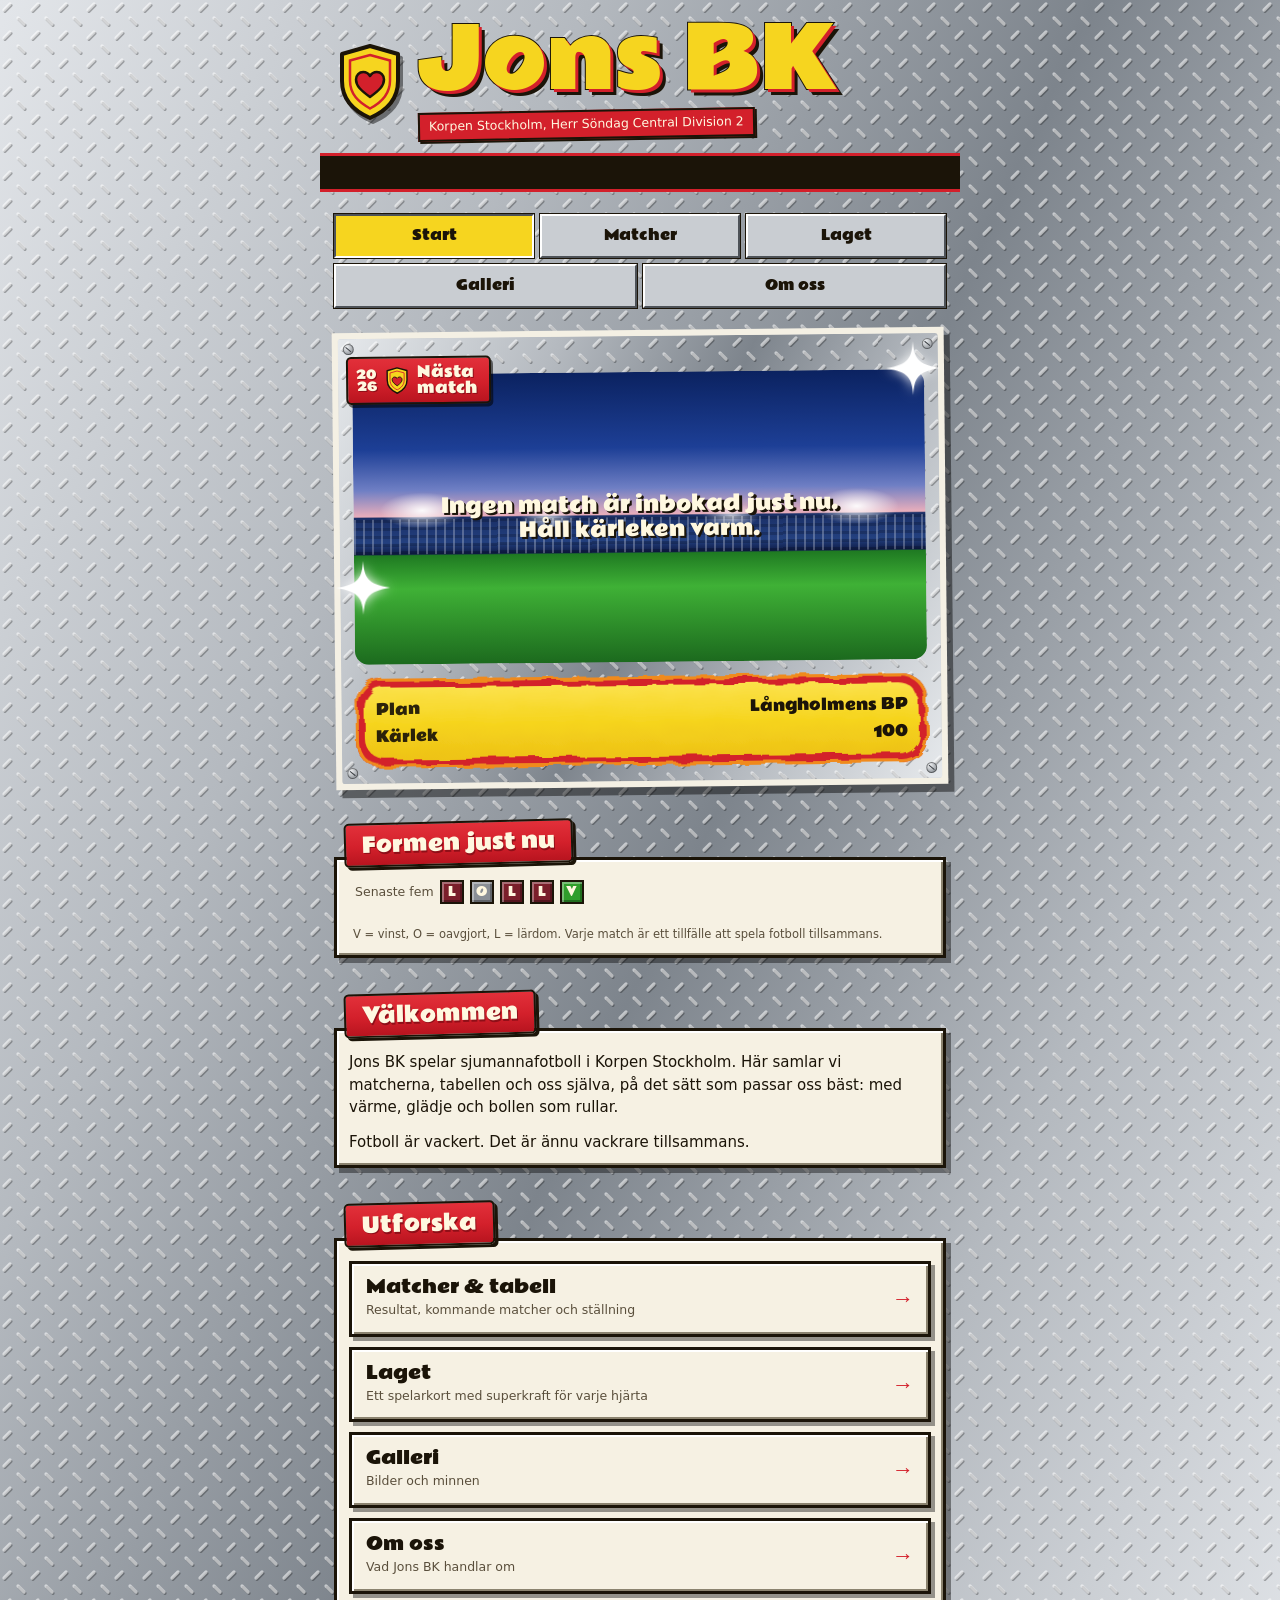
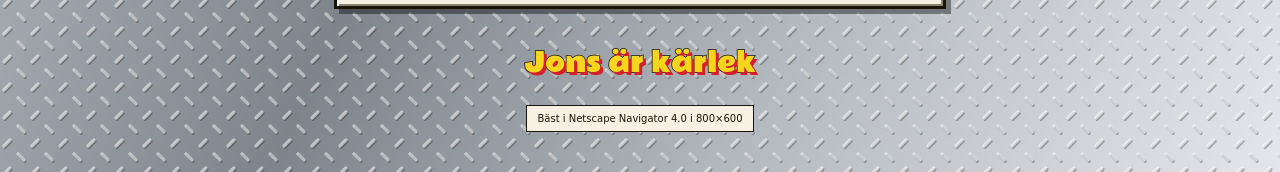
==== index.html @ 6801bad9 "Swedish multi-page site: menu, matches, team cards with history, gallery, about Co-Authored-By: Clau" ====
<!doctype html>
<html lang="sv"><head><meta charset="utf-8"><meta name="viewport" content="width=device-width, initial-scale=1, viewport-fit=cover"><title>Jons BK – Start</title><meta name="description" content="Jons BK spelar sjumannafotboll i Korpen Stockholm. Matcher, tabell och spelarkort, med kärlek."><link rel="preconnect" href="https://fonts.googleapis.com"><link rel="preconnect" href="https://fonts.gstatic.com" crossorigin><link href="https://fonts.googleapis.com/css2?family=Rammetto+One&display=swap" rel="stylesheet"><link rel="stylesheet" href="style.css"></head><body data-page="start"><div id="root"></div><noscript><p style="padding:16px">Sidan behöver JavaScript för att visa matcher och spelarkort. Slå på det så rullar bollen igen.</p></noscript><script src="site.js"></script></body></html>
---- style.css ----
:root{
  --plate:#b4b9bf; --plate-hi:#e3e6ea; --plate-lo:#7d848c;
  --paper:#f6f1e3; --paper-2:#e9e2cf; --ink:#1b1408; --ink-soft:#5a4f3c;
  --rule:#1b1408; --bevel-hi:#ffffff; --bevel-lo:#8b836f;
  --red:#d3202b; --red-dk:#8e0f18; --yellow:#f6d51f; --yellow-dk:#d9a90c;
  --maroon:#7a1f2b; --pitch:#2f9e2b; --pitch-dk:#17661a; --night:#0e2a6b;
  --card-ink:#1b1408; --cream:#fff8e0;
  --display:"Rammetto One","Cooper Black","Arial Black",Impact,sans-serif;
  --body:Verdana,Tahoma,Geneva,"DejaVu Sans",sans-serif;
  box-sizing:border-box;
  padding-top:env(safe-area-inset-top,0px); padding-bottom:env(safe-area-inset-bottom,0px);
}
@media (prefers-color-scheme:dark){
  :root:not([data-theme="light"]){
    color-scheme:dark;
    --plate:#3b4047; --plate-hi:#626973; --plate-lo:#1d2025;
    --paper:#1f2227; --paper-2:#2a2e35; --ink:#f3ecd9; --ink-soft:#b5ac97;
    --rule:#000000; --bevel-hi:#4a505a; --bevel-lo:#0c0d10;
  }
}
:root[data-theme="dark"]{
  color-scheme:dark;
  --plate:#3b4047; --plate-hi:#626973; --plate-lo:#1d2025;
  --paper:#1f2227; --paper-2:#2a2e35; --ink:#f3ecd9; --ink-soft:#b5ac97;
  --rule:#000000; --bevel-hi:#4a505a; --bevel-lo:#0c0d10;
}
*,*::before,*::after{box-sizing:inherit}
html{scroll-padding-top:env(safe-area-inset-top,0px);-webkit-text-size-adjust:100%}
html,body{margin:0}
.plate,body{
  background-color:var(--plate);
  background-image:
    url("data:image/svg+xml,%3Csvg xmlns='http://www.w3.org/2000/svg' width='28' height='28'%3E%3Cg stroke-linecap='round' stroke-width='3.2'%3E%3Cpath d='M4 10 L10 4' stroke='%23000' stroke-opacity='.28' transform='translate(1 1.4)'/%3E%3Cpath d='M4 10 L10 4' stroke='%23fff' stroke-opacity='.55'/%3E%3Cpath d='M18 18 L24 24' stroke='%23000' stroke-opacity='.28' transform='translate(1 1.4)'/%3E%3Cpath d='M18 18 L24 24' stroke='%23fff' stroke-opacity='.55'/%3E%3C/g%3E%3C/svg%3E"),
    linear-gradient(115deg,var(--plate-hi) 0%,var(--plate) 28%,var(--plate-lo) 52%,var(--plate) 74%,var(--plate-hi) 100%);
  background-size:28px 28px,100% 100%;
}
body{color:var(--ink);font:400 15px/1.5 var(--body);min-height:100%}
img{max-width:100%;display:block}
button,input,select{font:inherit;color:inherit}
:focus-visible{outline:3px solid var(--yellow);outline-offset:2px;box-shadow:0 0 0 5px #000}
.wrap{max-width:640px;margin:0 auto;padding:18px 14px 40px}

/* masthead */
.mast{display:flex;align-items:center;gap:14px;padding:6px 2px 14px}
.crest{flex:none;width:68px;height:78px;filter:drop-shadow(3px 4px 0 rgba(0,0,0,.45))}
.mast h1{margin:0;font:400 clamp(44px,15vw,84px)/.86 var(--display);letter-spacing:-.01em;color:var(--yellow);
  -webkit-text-stroke:2px #1b1408;paint-order:stroke fill;
  text-shadow:3px 3px 0 var(--red),6px 6px 0 #1b1408}
.mast p{margin:14px 0 0;font-size:12.5px;line-height:1.35;color:#fff8e0;background:var(--red);display:inline-block;
  padding:4px 9px;border:2px solid #1b1408;box-shadow:2px 2px 0 #1b1408;transform:rotate(-1deg)}

/* ticker */
.ticker{overflow:hidden;background:#1b1408;color:var(--yellow);border-top:3px solid var(--red);border-bottom:3px solid var(--red);
  font:400 15px/1 var(--display);padding:9px 0;margin:0 -14px 22px;white-space:nowrap}
.ticker span{display:inline-block;padding-left:100%;animation:tick 22s linear infinite}
.ticker b{color:var(--red);font-weight:400;padding:0 .5em}
@keyframes tick{to{transform:translateX(-100%)}}

/* section plates */
.sec{margin:34px 0 0}
.sec > h2{display:inline-block;margin:0 0 -8px 10px;position:relative;z-index:2;font:400 21px/1 var(--display);color:#fff8e0;
  background:linear-gradient(#e2303a,var(--red) 55%,#b8141f);padding:9px 16px 10px;border:2px solid #1b1408;border-radius:5px;
  box-shadow:3px 3px 0 #1b1408;transform:rotate(-1.5deg);text-shadow:1px 2px 0 var(--red-dk)}
.panel{background:var(--paper);border:3px solid var(--rule);box-shadow:inset 2px 2px 0 var(--bevel-hi),inset -2px -2px 0 var(--bevel-lo),5px 5px 0 rgba(0,0,0,.4);
  padding:20px 12px 12px}
.note{background:var(--yellow);color:#1b1408;border:2px dashed #1b1408;padding:9px 12px;font-size:13px;margin:0 0 20px}

/* the next-game trading card */
.card{position:relative;background:#f4f0e4;padding:6px;box-shadow:6px 8px 0 rgba(0,0,0,.45);transform:rotate(-.6deg)}
.card-in{position:relative;padding:14px 14px 16px;border-radius:3px;--plate:#b4b9bf;--plate-hi:#e6e9ec;--plate-lo:#7d848c}
.screw{position:absolute;width:11px;height:11px;border-radius:50%;background:radial-gradient(circle at 35% 30%,#f2f4f6,#6b7178);box-shadow:inset 0 0 0 1px rgba(0,0,0,.4)}
.screw::after{content:"";position:absolute;inset:5px 2px auto;height:1px;background:#3b3f44;transform:rotate(40deg)}
.s1{left:5px;top:5px}.s2{right:5px;top:5px}.s3{left:5px;bottom:5px}.s4{right:5px;bottom:5px}
.nameplate{position:absolute;left:8px;top:6px;z-index:3;display:flex;align-items:center;gap:8px;
  background:linear-gradient(#e2303a,var(--red) 55%,#b8141f);color:#fff8e0;border:2px solid #1b1408;border-radius:5px;
  padding:6px 12px 6px 8px;font:400 15px/1.05 var(--display);box-shadow:2px 3px 0 rgba(0,0,0,.55);text-shadow:1px 1px 0 var(--red-dk)}
.nameplate .yr{font-size:12px;text-align:center}
.nameplate svg{width:24px;height:28px}
.scene{position:relative;overflow:hidden;border-radius:14px;margin-top:22px;min-height:290px;display:grid;place-items:center;
  background:
    radial-gradient(60px 26px at 12% 47%,rgba(255,255,255,.95),rgba(255,255,255,0) 70%),
    radial-gradient(60px 26px at 88% 47%,rgba(255,255,255,.95),rgba(255,255,255,0) 70%),
    radial-gradient(40px 18px at 34% 50%,rgba(255,255,255,.7),rgba(255,255,255,0) 70%),
    radial-gradient(40px 18px at 66% 50%,rgba(255,255,255,.7),rgba(255,255,255,0) 70%),
    linear-gradient(#0b2260 0%,#1d3f96 26%,#6f7fc4 40%,#e9aebb 49%,#1a2f66 49.5%,#23407f 58%,#0f1d49 62%,#1f7a22 62.5%,#3fb136 74%,#1c6a1e 100%)}
.scene::after{content:"";position:absolute;inset:50% 0 38% 0;opacity:.5;
  background:repeating-linear-gradient(90deg,rgba(255,255,255,.5) 0 2px,transparent 2px 9px),repeating-linear-gradient(0deg,rgba(0,0,0,.35) 0 3px,transparent 3px 8px)}
.versus{position:relative;z-index:2;text-align:center;padding:46px 10px 20px;color:#fff8e0;font-family:var(--display);
  text-shadow:2px 2px 0 #1b1408,4px 5px 0 rgba(0,0,0,.5)}
.versus .us{display:block;font-size:clamp(30px,10vw,46px);line-height:1;color:var(--yellow);-webkit-text-stroke:1.5px #1b1408;paint-order:stroke fill}
.versus .vs{display:inline-block;margin:10px 0;font-size:17px;background:var(--maroon);border:2px solid #1b1408;border-radius:50%;width:44px;height:44px;line-height:38px;text-shadow:none}
.versus .them{display:block;font-size:clamp(24px,8vw,38px);line-height:1.05;overflow-wrap:anywhere}
.sticker{position:absolute;right:10px;top:34px;z-index:3;background:var(--yellow);color:#1b1408;font:400 14px/1 var(--display);
  padding:13px 12px;border:2px solid #1b1408;border-radius:50%;transform:rotate(11deg);box-shadow:2px 3px 0 rgba(0,0,0,.5);text-align:center;min-width:76px}
.spark{position:absolute;z-index:4;width:54px;height:54px;pointer-events:none;filter:drop-shadow(0 0 6px #fff);animation:twinkle 3.2s ease-in-out infinite}
.sp1{left:-4px;bottom:38%}.sp2{right:-2px;top:8px;animation-delay:1.6s}
@keyframes twinkle{0%,100%{opacity:.95;transform:scale(1)}50%{opacity:.35;transform:scale(.7) rotate(20deg)}}

.flame{position:relative;margin-top:14px;padding:22px 20px;color:var(--card-ink);isolation:isolate}
.flame::before,.flame::after{content:"";position:absolute;z-index:-1;border-radius:26px;filter:url(#rough)}
.flame::before{inset:0;background:var(--red);box-shadow:inset 0 0 0 3px #f08a1c}
.flame::after{inset:9px;background:linear-gradient(#fbe14a,var(--yellow) 50%,#eec316);border-radius:20px}
.stats{display:grid;grid-template-columns:auto 1fr;gap:9px 16px;margin:0;font:400 15px/1.2 var(--display)}
.stats dt{opacity:.92}
.stats dd{margin:0;text-align:right;overflow-wrap:anywhere}
.empty{font:400 20px/1.25 var(--display);text-align:center;padding:40px 16px;color:#fff8e0;position:relative;z-index:2;text-shadow:2px 2px 0 #1b1408}

/* fixtures + results */
.rows{list-style:none;margin:0;padding:0}
.rows li{display:grid;grid-template-columns:auto 1fr auto;align-items:center;gap:4px 12px;padding:11px 6px;border-bottom:2px dotted var(--bevel-lo)}
.rows li:last-child{border-bottom:0}
.rows .when{grid-column:1/-1;font-size:11.5px;color:var(--ink-soft)}
.rows .opp{font-weight:700;overflow-wrap:anywhere;min-width:0}
.rows .score{font:400 22px/1 var(--display);font-variant-numeric:tabular-nums;white-space:nowrap}
.res{width:32px;height:32px;display:grid;place-items:center;font:400 15px/1 var(--display);color:#fff8e0;border:2px solid #1b1408;
  box-shadow:inset 2px 2px 0 rgba(255,255,255,.35),inset -2px -2px 0 rgba(0,0,0,.3)}
.res.W{background:var(--pitch)}.res.D{background:#8a8f96}.res.L{background:var(--maroon)}
.res.up{background:var(--yellow);color:#1b1408;font-size:17px}
.form{display:flex;gap:6px;align-items:center;margin:0 0 6px;padding:0 6px 12px;border-bottom:3px double var(--bevel-lo);font-size:12.5px;color:var(--ink-soft)}
.form .res{width:24px;height:24px;font-size:12px}

/* table */
.scroll{overflow-x:auto}
table.lg{width:100%;border-collapse:separate;border-spacing:0;border:2px outset var(--plate-hi);font-size:13.5px;font-variant-numeric:tabular-nums}
.lg th,.lg td{padding:8px 4px;text-align:center;border:1px inset var(--bevel-lo)}
.lg th{background:var(--red);color:#fff8e0;font:400 12.5px/1 var(--display)}
.lg .t{text-align:left;font-weight:700;min-width:92px}
.lg tbody tr:nth-child(even) td{background:var(--paper-2)}
.lg tbody tr.us td{background:var(--maroon);color:#fff8e0}
.lg td.pts{font:400 15px/1 var(--display)}
.lg tr.us .t::after{content:" \2665";color:var(--yellow)}
.fine{font-size:11.5px;color:var(--ink-soft);margin:10px 4px 0}

/* footer + buttons */
.foot{margin-top:40px;text-align:center;font-size:12px;color:#1b1408}
.foot .love{font:400 26px/1.1 var(--display);color:var(--yellow);-webkit-text-stroke:1.5px #1b1408;paint-order:stroke fill;text-shadow:3px 3px 0 var(--red);margin:0 0 14px}
.foot small{display:inline-block;background:var(--paper);color:var(--ink);padding:5px 10px;border:1px solid var(--rule);margin-top:14px}
.btn{cursor:pointer;background:#c9cdd2;color:#1b1408;border:2px solid;border-color:#fff #4d5258 #4d5258 #fff;box-shadow:0 0 0 1px #1b1408;
  padding:10px 16px;font:700 13px/1 var(--body);min-height:42px}
.btn:active{border-color:#4d5258 #fff #fff #4d5258}
.btn.go{background:var(--yellow)}
.btn.sm{padding:6px 10px;min-height:36px;font-weight:400}


@media (prefers-reduced-motion:reduce){
  .ticker span{animation:none;padding-left:14px}
  .spark{animation:none}
}
/* ---- meny ---- */
.nav{display:flex;flex-wrap:wrap;gap:6px;margin:0 0 22px;padding:0;list-style:none}
.nav li{flex:1 1 28%}
.nav a{display:block;text-align:center;text-decoration:none;color:#1b1408;background:#c9cdd2;border:2px solid;border-color:#fff #4d5258 #4d5258 #fff;
  box-shadow:0 0 0 1px #1b1408;padding:11px 10px;min-height:44px;font:400 14px/1.2 var(--display)}
.nav a:active{border-color:#4d5258 #fff #fff #4d5258}
.nav a[aria-current="page"]{background:var(--yellow);border-color:#4d5258 #fff #fff #4d5258}
.mast a{color:inherit;text-decoration:none}

/* ---- text och länkar ---- */
.prose p{margin:0 0 12px;max-width:62ch}
.prose p:last-child{margin-bottom:0}
.prose a,.fine a{color:var(--red-dk);font-weight:700}
.tiles{display:grid;gap:10px;margin:0;padding:0;list-style:none}
.tiles a{display:flex;justify-content:space-between;align-items:center;gap:10px;text-decoration:none;color:var(--ink);background:var(--paper);
  border:3px solid var(--rule);box-shadow:inset 2px 2px 0 var(--bevel-hi),inset -2px -2px 0 var(--bevel-lo),4px 4px 0 rgba(0,0,0,.4);padding:14px 14px;min-height:56px}
.tiles a:active{transform:translate(2px,2px);box-shadow:inset 2px 2px 0 var(--bevel-hi),inset -2px -2px 0 var(--bevel-lo),2px 2px 0 rgba(0,0,0,.4)}
.tiles b,.tiles span{display:block}
.tiles b{font:400 18px/1.1 var(--display);margin-bottom:3px}
.tiles span{font-size:12.5px;color:var(--ink-soft)}
.tiles i{font-style:normal;font:400 22px/1 var(--display);color:var(--red)}
.values{display:grid;gap:10px;margin:14px 0 0;padding:0;list-style:none}
.values li{background:var(--yellow);color:#1b1408;border:2px solid #1b1408;padding:10px 12px;font:400 16px/1.25 var(--display);box-shadow:3px 3px 0 rgba(0,0,0,.4)}
.heart{display:block;width:150px;margin:6px auto 14px;filter:drop-shadow(3px 4px 0 rgba(0,0,0,.4))}

/* ---- spelarrutnät ---- */
.grid{display:grid;grid-template-columns:repeat(auto-fill,minmax(148px,1fr));gap:18px 14px;margin:0;padding:18px 4px 6px;list-style:none}
.tile{width:100%;padding:0;border:0;background:none;cursor:pointer;text-align:center;color:var(--ink)}
.tile img{width:100%;height:auto;aspect-ratio:250/390;object-fit:contain;box-shadow:4px 5px 0 rgba(0,0,0,.45);border-radius:2px;background:var(--plate);transition:transform .15s}
.tile:hover img,.tile:focus-visible img{transform:translateY(-4px) rotate(-1.5deg)}
.tile b{display:block;margin-top:9px;font:400 15px/1.1 var(--display)}
.tile small{display:block;font-size:11.5px;color:var(--ink-soft)}
.tile .pt{display:inline-block;margin-top:4px;font-size:11.5px;color:var(--red)}

dialog.spelare{width:min(460px,94vw);max-height:92vh;padding:0;border:3px solid var(--rule);background:var(--paper);color:var(--ink);
  box-shadow:inset 2px 2px 0 var(--bevel-hi),inset -2px -2px 0 var(--bevel-lo),8px 8px 0 rgba(0,0,0,.5);overflow:auto}
dialog.spelare::backdrop{background:rgba(10,8,4,.72)}
.ph{position:sticky;top:0;z-index:2;display:flex;justify-content:space-between;align-items:center;gap:10px;background:#000080;color:#fff;padding:8px 10px}
.ph h3{margin:0;font:400 20px/1.1 var(--display)}
.ph small{display:block;font:400 12px/1.3 var(--body);color:#dfe6ff}
.pb{padding:14px}
.pimg{display:grid;place-items:center;height:min(50vh,400px);padding:12px;background:linear-gradient(#0b2260,#1d3f96 40%,#1f7a22 62%,#3fb136);border:2px solid var(--rule)}
.pimg img{max-height:calc(min(50vh,400px) - 24px);max-width:100%;width:auto;height:auto;box-shadow:4px 5px 0 rgba(0,0,0,.5)}
.chips{display:flex;flex-wrap:wrap;gap:6px;margin:12px 0 0}
.chip{cursor:pointer;background:#c9cdd2;color:#1b1408;border:2px solid;border-color:#fff #4d5258 #4d5258 #fff;box-shadow:0 0 0 1px #1b1408;padding:8px 12px;min-height:40px;font:400 13px/1 var(--display)}
.chip[aria-pressed="true"]{background:var(--yellow);border-color:#4d5258 #fff #fff #4d5258}
.pb h4{margin:18px 0 8px;font:400 16px/1 var(--display);color:var(--red-dk)}
.bars{list-style:none;margin:0;padding:0;display:grid;gap:8px}
.bars li{display:grid;grid-template-columns:104px 1fr 30px;align-items:center;gap:8px;font-size:13px}
.bars .bar{height:14px;background:var(--paper-2);border:2px solid var(--rule)}
.bars .bar i{display:block;height:100%;background:linear-gradient(var(--red),var(--red-dk));transition:width .7s cubic-bezier(.2,.8,.2,1)}
.bars b{font:400 14px/1 var(--display);text-align:right;font-variant-numeric:tabular-nums}
.kraft{background:var(--yellow);color:#1b1408;border:2px solid #1b1408;padding:10px 12px;box-shadow:3px 3px 0 rgba(0,0,0,.4)}
.kraft b{display:block;font:400 17px/1.15 var(--display)}
.awards{margin:0;padding:0;list-style:none;display:grid;gap:6px}
.awards li{background:var(--paper-2);border:2px dashed var(--bevel-lo);padding:8px 10px;font-size:13px}
.awards li::before{content:"\2665  ";color:var(--red)}
.lovemeter{margin-top:18px;text-align:center;font:400 15px/1.2 var(--display);color:var(--red-dk)}
.lovemeter .bar{height:18px;margin-top:6px;background:var(--red);border:2px solid var(--rule);box-shadow:inset 0 0 0 2px var(--yellow)}

/* ---- galleri ---- */
.gal{display:grid;gap:26px;margin:0;padding:18px 0 0}
.gal figure{margin:0;background:#f4f0e4;padding:8px 8px 12px;box-shadow:5px 6px 0 rgba(0,0,0,.45);color:#1b1408}
.gal figure:nth-child(odd){transform:rotate(-1deg)}.gal figure:nth-child(even){transform:rotate(1deg)}
.gal img{width:100%;max-height:70vh;object-fit:contain;background:#1b1408}
.gal figcaption{margin-top:10px;font-size:13.5px}
@media (prefers-reduced-motion:reduce){.bars .bar i,.tile img{transition:none}}
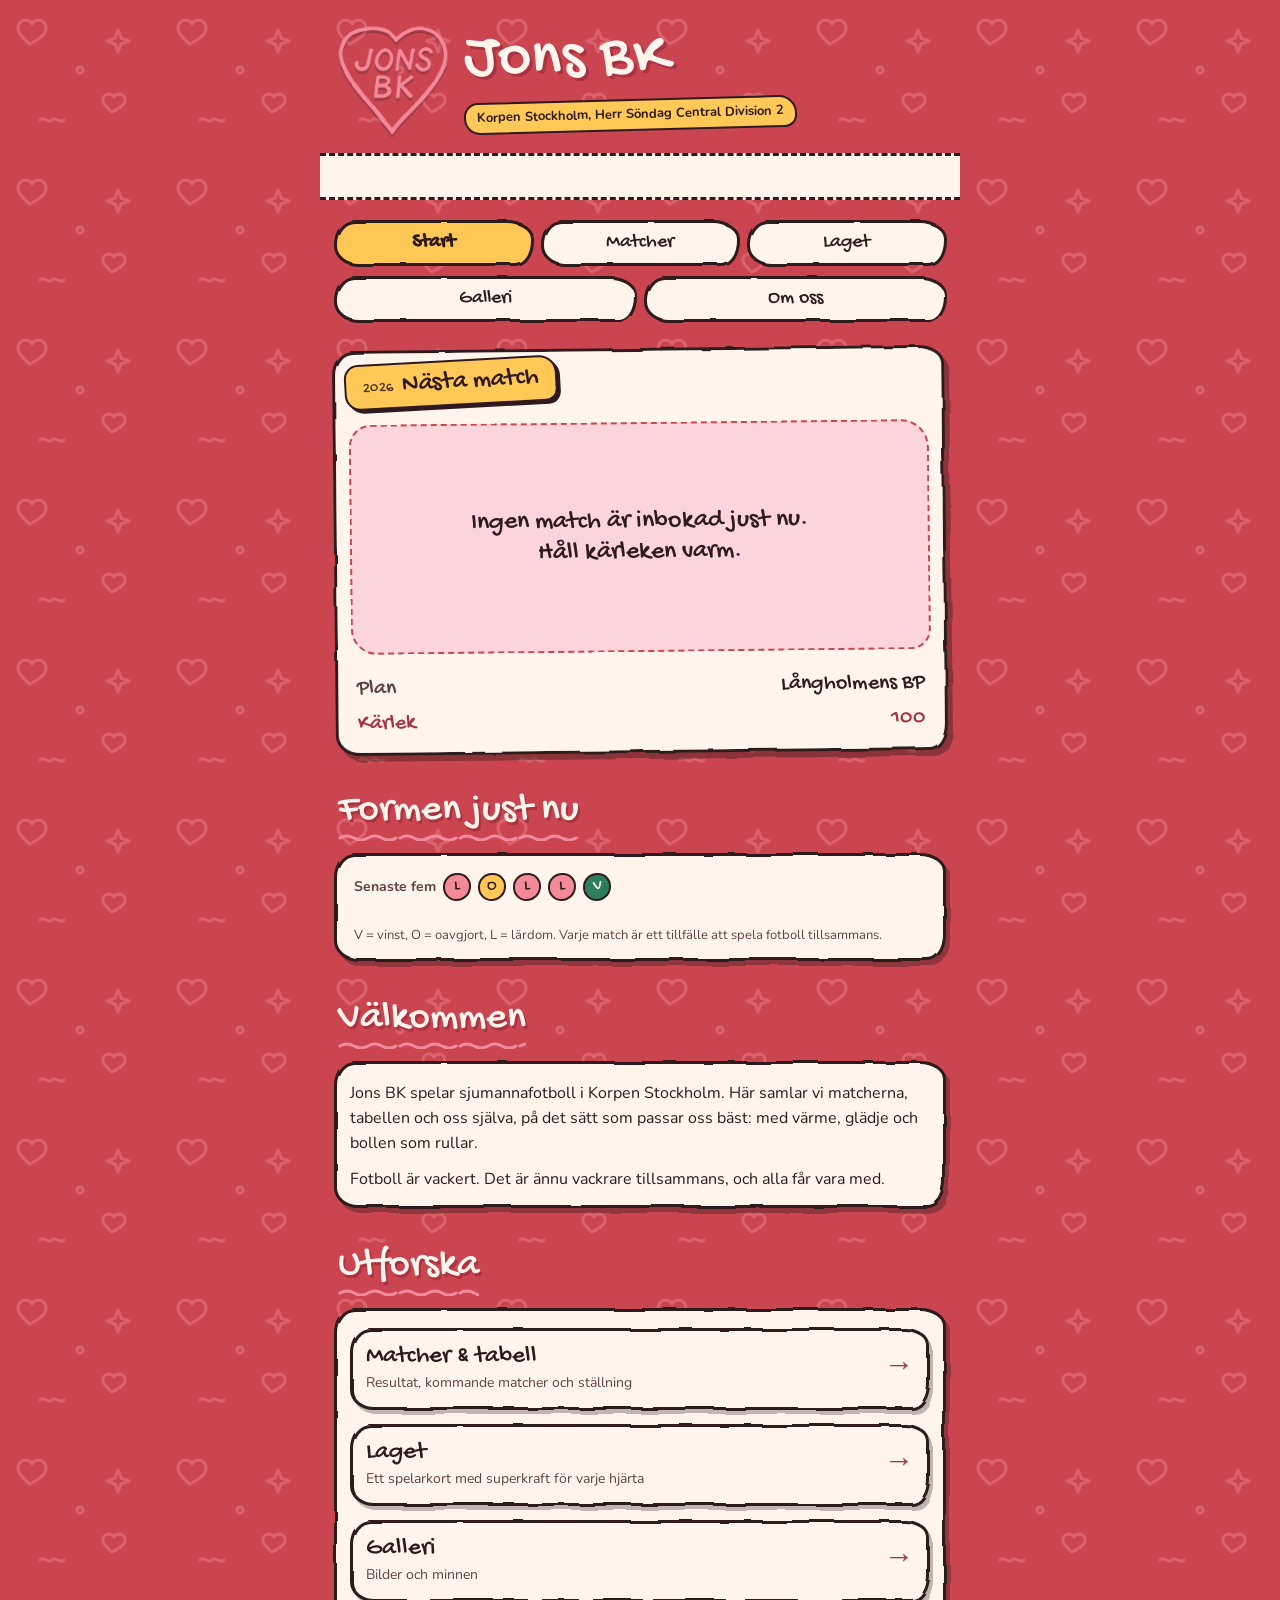
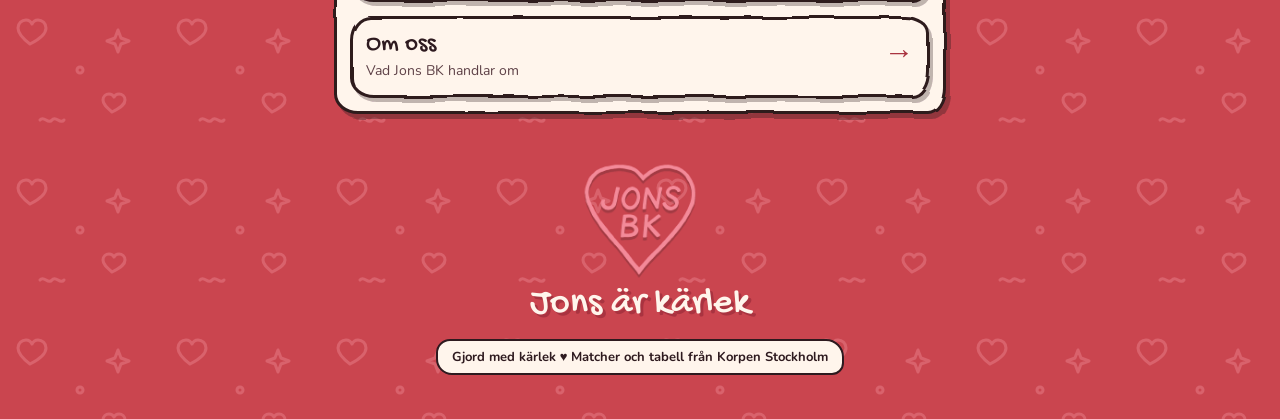
==== commit 2ef69119: "New hand-drawn look from the Jons BK logo: red/pink palette, cream/yellow/green for readability, log" ====
--- a/index.html
+++ b/index.html
@@ -1,2 +1,2 @@
 <!doctype html>
-<html lang="sv"><head><meta charset="utf-8"><meta name="viewport" content="width=device-width, initial-scale=1, viewport-fit=cover"><title>Jons BK – Start</title><meta name="description" content="Jons BK spelar sjumannafotboll i Korpen Stockholm. Matcher, tabell och spelarkort, med kärlek."><link rel="preconnect" href="https://fonts.googleapis.com"><link rel="preconnect" href="https://fonts.gstatic.com" crossorigin><link href="https://fonts.googleapis.com/css2?family=Rammetto+One&display=swap" rel="stylesheet"><link rel="stylesheet" href="style.css"></head><body data-page="start"><div id="root"></div><noscript><p style="padding:16px">Sidan behöver JavaScript för att visa matcher och spelarkort. Slå på det så rullar bollen igen.</p></noscript><script src="site.js"></script></body></html>
+<html lang="sv"><head><meta charset="utf-8"><meta name="viewport" content="width=device-width, initial-scale=1, viewport-fit=cover"><title>Jons BK – Start</title><meta name="description" content="Jons BK spelar sjumannafotboll i Korpen Stockholm. Matcher, tabell och spelarkort, med kärlek."><link rel="preconnect" href="https://fonts.googleapis.com"><link rel="preconnect" href="https://fonts.gstatic.com" crossorigin><link href="https://fonts.googleapis.com/css2?family=Gochi+Hand&family=Nunito:wght@400;700;800&display=swap" rel="stylesheet"><meta name="theme-color" content="#CA454F"><link rel="icon" type="image/png" href="assets/logo/favicon.png"><link rel="stylesheet" href="style.css"></head><body data-page="start"><div id="root"></div><noscript><p style="padding:16px">Sidan behöver JavaScript för att visa matcher och spelarkort. Slå på det så rullar bollen igen.</p></noscript><script src="site.js"></script></body></html>
--- a/style.css
+++ b/style.css
@@ -1,215 +1,189 @@
+/* Jons BK: handritad, kärleksfull. Färger från loggan (röd + rosa) plus krämvitt, plommonsvart, solgult och gräsgrönt för läsbarhet. */
 :root{
-  --plate:#b4b9bf; --plate-hi:#e3e6ea; --plate-lo:#7d848c;
-  --paper:#f6f1e3; --paper-2:#e9e2cf; --ink:#1b1408; --ink-soft:#5a4f3c;
-  --rule:#1b1408; --bevel-hi:#ffffff; --bevel-lo:#8b836f;
-  --red:#d3202b; --red-dk:#8e0f18; --yellow:#f6d51f; --yellow-dk:#d9a90c;
-  --maroon:#7a1f2b; --pitch:#2f9e2b; --pitch-dk:#17661a; --night:#0e2a6b;
-  --card-ink:#1b1408; --cream:#fff8e0;
-  --display:"Rammetto One","Cooper Black","Arial Black",Impact,sans-serif;
-  --body:Verdana,Tahoma,Geneva,"DejaVu Sans",sans-serif;
+  --red:#CA454F; --red-dk:#A93340; --pink:#F38A99; --tint:#FBD5DB; --tint-2:#FFEDE6;
+  --cream:#FFF5EC; --ink:#2E1A1F; --ink-soft:#5E4147;
+  --yellow:#FFC857; --green:#2E7D5B;
+  --paper:var(--cream); --paper-2:var(--tint-2);
+  --display:"Gochi Hand","Patrick Hand","Comic Sans MS","Marker Felt",cursive;
+  --body:"Nunito","Trebuchet MS",Verdana,sans-serif;
   box-sizing:border-box;
   padding-top:env(safe-area-inset-top,0px); padding-bottom:env(safe-area-inset-bottom,0px);
 }
 @media (prefers-color-scheme:dark){
-  :root:not([data-theme="light"]){
-    color-scheme:dark;
-    --plate:#3b4047; --plate-hi:#626973; --plate-lo:#1d2025;
-    --paper:#1f2227; --paper-2:#2a2e35; --ink:#f3ecd9; --ink-soft:#b5ac97;
-    --rule:#000000; --bevel-hi:#4a505a; --bevel-lo:#0c0d10;
-  }
-}
-:root[data-theme="dark"]{
-  color-scheme:dark;
-  --plate:#3b4047; --plate-hi:#626973; --plate-lo:#1d2025;
-  --paper:#1f2227; --paper-2:#2a2e35; --ink:#f3ecd9; --ink-soft:#b5ac97;
-  --rule:#000000; --bevel-hi:#4a505a; --bevel-lo:#0c0d10;
+  :root{--paper:#2E1A1F;--paper-2:#3A2229;--ink:#FFF5EC;--ink-soft:#E3C9CD;--tint:#4A2830;--tint-2:#3A2229;--cream:#2E1A1F}
 }
 *,*::before,*::after{box-sizing:inherit}
-html{scroll-padding-top:env(safe-area-inset-top,0px);-webkit-text-size-adjust:100%}
+html{-webkit-text-size-adjust:100%;scroll-padding-top:env(safe-area-inset-top,0px)}
 html,body{margin:0}
-.plate,body{
-  background-color:var(--plate);
-  background-image:
-    url("data:image/svg+xml,%3Csvg xmlns='http://www.w3.org/2000/svg' width='28' height='28'%3E%3Cg stroke-linecap='round' stroke-width='3.2'%3E%3Cpath d='M4 10 L10 4' stroke='%23000' stroke-opacity='.28' transform='translate(1 1.4)'/%3E%3Cpath d='M4 10 L10 4' stroke='%23fff' stroke-opacity='.55'/%3E%3Cpath d='M18 18 L24 24' stroke='%23000' stroke-opacity='.28' transform='translate(1 1.4)'/%3E%3Cpath d='M18 18 L24 24' stroke='%23fff' stroke-opacity='.55'/%3E%3C/g%3E%3C/svg%3E"),
-    linear-gradient(115deg,var(--plate-hi) 0%,var(--plate) 28%,var(--plate-lo) 52%,var(--plate) 74%,var(--plate-hi) 100%);
-  background-size:28px 28px,100% 100%;
+body{
+  color:var(--ink);font:400 16px/1.55 var(--body);min-height:100%;background-color:var(--red);
+  background-image:url("data:image/svg+xml,%3Csvg xmlns='http://www.w3.org/2000/svg' width='160' height='160' fill='none' stroke='%23D9626C' stroke-width='3' stroke-linecap='round' stroke-linejoin='round'%3E%3Cpath d='M30 44c-8-6-12-11-12-16 0-5 4-8 8-8 3 0 5 2 6 4 1-2 3-4 6-4 4 0 8 3 8 8 0 5-4 10-16 16z'/%3E%3Cpath d='M112 112c-6-5-9-8-9-12 0-4 3-6 6-6 2 0 4 1 5 3 1-2 3-3 5-3 3 0 6 2 6 6 0 4-3 7-13 12z'/%3E%3Cpath d='M118 30l3 8 8 3-8 3-3 8-3-8-8-3 8-3z'/%3E%3Cpath d='M40 120c4-5 8 5 12 0s8 5 12 0'/%3E%3Ccircle cx='80' cy='70' r='3'/%3E%3C/svg%3E");
 }
-body{color:var(--ink);font:400 15px/1.5 var(--body);min-height:100%}
 img{max-width:100%;display:block}
 button,input,select{font:inherit;color:inherit}
-:focus-visible{outline:3px solid var(--yellow);outline-offset:2px;box-shadow:0 0 0 5px #000}
-.wrap{max-width:640px;margin:0 auto;padding:18px 14px 40px}
+:focus-visible{outline:3px solid var(--yellow);outline-offset:3px;box-shadow:0 0 0 6px var(--ink)}
+.wrap{max-width:640px;margin:0 auto;padding:18px 14px 44px}
+a{color:inherit}
 
-/* masthead */
-.mast{display:flex;align-items:center;gap:14px;padding:6px 2px 14px}
-.crest{flex:none;width:68px;height:78px;filter:drop-shadow(3px 4px 0 rgba(0,0,0,.45))}
-.mast h1{margin:0;font:400 clamp(44px,15vw,84px)/.86 var(--display);letter-spacing:-.01em;color:var(--yellow);
-  -webkit-text-stroke:2px #1b1408;paint-order:stroke fill;
-  text-shadow:3px 3px 0 var(--red),6px 6px 0 #1b1408}
-.mast p{margin:14px 0 0;font-size:12.5px;line-height:1.35;color:#fff8e0;background:var(--red);display:inline-block;
-  padding:4px 9px;border:2px solid #1b1408;box-shadow:2px 2px 0 #1b1408;transform:rotate(-1deg)}
+/* ---- gemensamt handritat: vickliga linjer ---- */
+.panel,.card,.nav a,.tiles a,.btn,.values li,.kraft,.chip,.mast p{position:relative;isolation:isolate}
+.panel::before,.card::before,.nav a::before,.tiles a::before,.btn::before,.values li::before,.chip::before{
+  content:"";position:absolute;inset:0;z-index:-1;border:3px solid var(--ink);border-radius:20px 26px 18px 24px/24px 18px 26px 20px;
+  background:var(--paper);filter:url(#wob);pointer-events:none}
 
-/* ticker */
-.ticker{overflow:hidden;background:#1b1408;color:var(--yellow);border-top:3px solid var(--red);border-bottom:3px solid var(--red);
-  font:400 15px/1 var(--display);padding:9px 0;margin:0 -14px 22px;white-space:nowrap}
-.ticker span{display:inline-block;padding-left:100%;animation:tick 22s linear infinite}
-.ticker b{color:var(--red);font-weight:400;padding:0 .5em}
+/* ---- logotyp + huvud ---- */
+.mast{display:flex;align-items:center;gap:12px;padding:4px 0 14px}
+.mast a.logo{flex:none;display:block}
+.mast .logo img{width:118px;height:auto;filter:drop-shadow(0 3px 0 rgba(46,26,31,.25))}
+.mast h1{margin:0;font:400 clamp(40px,13vw,64px)/.9 var(--display);color:var(--cream);text-shadow:3px 3px 0 var(--red-dk)}
+.mast h1 a{text-decoration:none}
+.mast p{margin:10px 0 0;display:inline-block;font-size:13px;line-height:1.35;font-weight:700;color:var(--ink);background:var(--yellow);
+  padding:5px 11px;border:2px solid var(--ink);border-radius:14px 18px 12px 16px;transform:rotate(-1.5deg)}
+
+.ticker{overflow:hidden;background:var(--cream);color:var(--red-dk);border-top:3px dashed var(--ink);border-bottom:3px dashed var(--ink);
+  font:400 21px/1 var(--display);padding:10px 0;margin:0 -14px 20px;white-space:nowrap}
+.ticker span{display:inline-block;padding-left:100%;animation:tick 26s linear infinite}
+.ticker b{color:var(--pink);font-weight:400;padding:0 .5em;-webkit-text-stroke:1px var(--red-dk)}
 @keyframes tick{to{transform:translateX(-100%)}}
 
-/* section plates */
-.sec{margin:34px 0 0}
-.sec > h2{display:inline-block;margin:0 0 -8px 10px;position:relative;z-index:2;font:400 21px/1 var(--display);color:#fff8e0;
-  background:linear-gradient(#e2303a,var(--red) 55%,#b8141f);padding:9px 16px 10px;border:2px solid #1b1408;border-radius:5px;
-  box-shadow:3px 3px 0 #1b1408;transform:rotate(-1.5deg);text-shadow:1px 2px 0 var(--red-dk)}
-.panel{background:var(--paper);border:3px solid var(--rule);box-shadow:inset 2px 2px 0 var(--bevel-hi),inset -2px -2px 0 var(--bevel-lo),5px 5px 0 rgba(0,0,0,.4);
-  padding:20px 12px 12px}
-.note{background:var(--yellow);color:#1b1408;border:2px dashed #1b1408;padding:9px 12px;font-size:13px;margin:0 0 20px}
+/* ---- meny ---- */
+.nav{display:flex;flex-wrap:wrap;gap:10px 8px;margin:0 0 26px;padding:0;list-style:none}
+.nav li{flex:1 1 28%}
+.nav a{display:block;text-align:center;text-decoration:none;color:var(--ink);padding:11px 8px;min-height:46px;font:400 20px/1.15 var(--display)}
+.nav a::before{background:var(--paper)}
+.nav a:active{transform:translateY(2px)}
+.nav a[aria-current="page"]::before{background:var(--yellow)}
+.nav a[aria-current="page"]{font-weight:700}
 
-/* the next-game trading card */
-.card{position:relative;background:#f4f0e4;padding:6px;box-shadow:6px 8px 0 rgba(0,0,0,.45);transform:rotate(-.6deg)}
-.card-in{position:relative;padding:14px 14px 16px;border-radius:3px;--plate:#b4b9bf;--plate-hi:#e6e9ec;--plate-lo:#7d848c}
-.screw{position:absolute;width:11px;height:11px;border-radius:50%;background:radial-gradient(circle at 35% 30%,#f2f4f6,#6b7178);box-shadow:inset 0 0 0 1px rgba(0,0,0,.4)}
-.screw::after{content:"";position:absolute;inset:5px 2px auto;height:1px;background:#3b3f44;transform:rotate(40deg)}
-.s1{left:5px;top:5px}.s2{right:5px;top:5px}.s3{left:5px;bottom:5px}.s4{right:5px;bottom:5px}
-.nameplate{position:absolute;left:8px;top:6px;z-index:3;display:flex;align-items:center;gap:8px;
-  background:linear-gradient(#e2303a,var(--red) 55%,#b8141f);color:#fff8e0;border:2px solid #1b1408;border-radius:5px;
-  padding:6px 12px 6px 8px;font:400 15px/1.05 var(--display);box-shadow:2px 3px 0 rgba(0,0,0,.55);text-shadow:1px 1px 0 var(--red-dk)}
-.nameplate .yr{font-size:12px;text-align:center}
-.nameplate svg{width:24px;height:28px}
-.scene{position:relative;overflow:hidden;border-radius:14px;margin-top:22px;min-height:290px;display:grid;place-items:center;
-  background:
-    radial-gradient(60px 26px at 12% 47%,rgba(255,255,255,.95),rgba(255,255,255,0) 70%),
-    radial-gradient(60px 26px at 88% 47%,rgba(255,255,255,.95),rgba(255,255,255,0) 70%),
-    radial-gradient(40px 18px at 34% 50%,rgba(255,255,255,.7),rgba(255,255,255,0) 70%),
-    radial-gradient(40px 18px at 66% 50%,rgba(255,255,255,.7),rgba(255,255,255,0) 70%),
-    linear-gradient(#0b2260 0%,#1d3f96 26%,#6f7fc4 40%,#e9aebb 49%,#1a2f66 49.5%,#23407f 58%,#0f1d49 62%,#1f7a22 62.5%,#3fb136 74%,#1c6a1e 100%)}
-.scene::after{content:"";position:absolute;inset:50% 0 38% 0;opacity:.5;
-  background:repeating-linear-gradient(90deg,rgba(255,255,255,.5) 0 2px,transparent 2px 9px),repeating-linear-gradient(0deg,rgba(0,0,0,.35) 0 3px,transparent 3px 8px)}
-.versus{position:relative;z-index:2;text-align:center;padding:46px 10px 20px;color:#fff8e0;font-family:var(--display);
-  text-shadow:2px 2px 0 #1b1408,4px 5px 0 rgba(0,0,0,.5)}
-.versus .us{display:block;font-size:clamp(30px,10vw,46px);line-height:1;color:var(--yellow);-webkit-text-stroke:1.5px #1b1408;paint-order:stroke fill}
-.versus .vs{display:inline-block;margin:10px 0;font-size:17px;background:var(--maroon);border:2px solid #1b1408;border-radius:50%;width:44px;height:44px;line-height:38px;text-shadow:none}
-.versus .them{display:block;font-size:clamp(24px,8vw,38px);line-height:1.05;overflow-wrap:anywhere}
-.sticker{position:absolute;right:10px;top:34px;z-index:3;background:var(--yellow);color:#1b1408;font:400 14px/1 var(--display);
-  padding:13px 12px;border:2px solid #1b1408;border-radius:50%;transform:rotate(11deg);box-shadow:2px 3px 0 rgba(0,0,0,.5);text-align:center;min-width:76px}
-.spark{position:absolute;z-index:4;width:54px;height:54px;pointer-events:none;filter:drop-shadow(0 0 6px #fff);animation:twinkle 3.2s ease-in-out infinite}
-.sp1{left:-4px;bottom:38%}.sp2{right:-2px;top:8px;animation-delay:1.6s}
-@keyframes twinkle{0%,100%{opacity:.95;transform:scale(1)}50%{opacity:.35;transform:scale(.7) rotate(20deg)}}
+/* ---- rubriker och paneler ---- */
+.sec{margin:38px 0 0}
+.sec > h2{display:inline-block;margin:0 0 12px 4px;font:400 clamp(30px,9vw,40px)/1 var(--display);color:var(--cream);text-shadow:2px 3px 0 var(--red-dk);
+  padding-bottom:10px;background:url("data:image/svg+xml,%3Csvg xmlns='http://www.w3.org/2000/svg' width='60' height='8'%3E%3Cpath d='M2 5 Q9 1 16 5 T30 5 T44 5 T58 5' fill='none' stroke='%23F38A99' stroke-width='3' stroke-linecap='round'/%3E%3C/svg%3E") repeat-x left bottom}
+.panel{padding:20px 16px 16px;box-shadow:none}
+.panel::before{box-shadow:4px 5px 0 rgba(46,26,31,.35)}
+.note{background:var(--yellow);color:var(--ink);border:2px dashed var(--ink);border-radius:14px;padding:10px 14px;font-size:14px;font-weight:700;margin:0 0 20px}
+.prose p{margin:0 0 12px;max-width:62ch}
+.prose p:last-child{margin-bottom:0}
+.prose a,.fine a{color:var(--red-dk);font-weight:800}
+.fine{font-size:13px;color:var(--ink-soft);margin:12px 4px 0}
 
-.flame{position:relative;margin-top:14px;padding:22px 20px;color:var(--card-ink);isolation:isolate}
-.flame::before,.flame::after{content:"";position:absolute;z-index:-1;border-radius:26px;filter:url(#rough)}
-.flame::before{inset:0;background:var(--red);box-shadow:inset 0 0 0 3px #f08a1c}
-.flame::after{inset:9px;background:linear-gradient(#fbe14a,var(--yellow) 50%,#eec316);border-radius:20px}
-.stats{display:grid;grid-template-columns:auto 1fr;gap:9px 16px;margin:0;font:400 15px/1.2 var(--display)}
-.stats dt{opacity:.92}
-.stats dd{margin:0;text-align:right;overflow-wrap:anywhere}
-.empty{font:400 20px/1.25 var(--display);text-align:center;padding:40px 16px;color:#fff8e0;position:relative;z-index:2;text-shadow:2px 2px 0 #1b1408}
+/* ---- nästa match ---- */
+.card{padding:20px 16px 18px;transform:rotate(-.6deg)}
+.card::before{box-shadow:5px 6px 0 rgba(46,26,31,.4)}
+.nameplate{margin:-34px 0 0 -4px;display:inline-block;font:400 26px/1 var(--display);color:var(--ink);background:var(--yellow);
+  border:2.5px solid var(--ink);border-radius:14px 18px 12px 16px;padding:8px 16px;transform:rotate(-2.5deg);box-shadow:3px 3px 0 var(--ink)}
+.nameplate .yr{font-size:15px;margin-right:8px;opacity:.85}
+.scene{position:relative;margin-top:18px;min-height:230px;display:grid;place-items:center;border-radius:22px 28px 20px 26px;background:var(--tint);
+  border:2.5px dashed var(--red)}
+.versus{text-align:center;padding:34px 10px 24px;font-family:var(--display)}
+.versus .us{display:block;font-size:clamp(40px,13vw,58px);line-height:1;color:var(--red-dk)}
+.versus .vs{display:inline-grid;place-items:center;margin:8px 0;font-size:19px;background:var(--yellow);color:var(--ink);border:2.5px solid var(--ink);border-radius:50%;width:50px;height:50px}
+.versus .them{display:block;font-size:clamp(30px,10vw,44px);line-height:1.05;color:var(--ink);overflow-wrap:anywhere}
+.sticker{position:absolute;right:8px;top:-16px;z-index:3;background:var(--green);color:#fff;font:400 22px/1 var(--display);
+  padding:13px 14px;border:2.5px solid var(--ink);border-radius:50%;transform:rotate(9deg);box-shadow:2px 3px 0 var(--ink);text-align:center;min-width:84px}
+.flame{margin-top:16px;padding:6px 6px 0}
+.stats{display:grid;grid-template-columns:auto 1fr;gap:10px 16px;margin:0;font:400 22px/1.15 var(--display)}
+.stats dt{color:var(--ink-soft)}
+.stats dd{margin:0;text-align:right;overflow-wrap:anywhere;color:var(--ink)}
+.stats dt:last-of-type,.stats dd:last-of-type{color:var(--red-dk)}
+.empty{font:400 26px/1.2 var(--display);text-align:center;padding:40px 16px;color:var(--ink);margin:0}
 
-/* fixtures + results */
+/* ---- matcher ---- */
 .rows{list-style:none;margin:0;padding:0}
-.rows li{display:grid;grid-template-columns:auto 1fr auto;align-items:center;gap:4px 12px;padding:11px 6px;border-bottom:2px dotted var(--bevel-lo)}
+.rows li{display:grid;grid-template-columns:auto 1fr auto;align-items:center;gap:4px 12px;padding:12px 4px;border-bottom:2.5px dotted var(--pink)}
 .rows li:last-child{border-bottom:0}
-.rows .when{grid-column:1/-1;font-size:11.5px;color:var(--ink-soft)}
-.rows .opp{font-weight:700;overflow-wrap:anywhere;min-width:0}
-.rows .score{font:400 22px/1 var(--display);font-variant-numeric:tabular-nums;white-space:nowrap}
-.res{width:32px;height:32px;display:grid;place-items:center;font:400 15px/1 var(--display);color:#fff8e0;border:2px solid #1b1408;
-  box-shadow:inset 2px 2px 0 rgba(255,255,255,.35),inset -2px -2px 0 rgba(0,0,0,.3)}
-.res.W{background:var(--pitch)}.res.D{background:#8a8f96}.res.L{background:var(--maroon)}
-.res.up{background:var(--yellow);color:#1b1408;font-size:17px}
-.form{display:flex;gap:6px;align-items:center;margin:0 0 6px;padding:0 6px 12px;border-bottom:3px double var(--bevel-lo);font-size:12.5px;color:var(--ink-soft)}
-.form .res{width:24px;height:24px;font-size:12px}
+.rows .when{grid-column:1/-1;font-size:13px;font-weight:700;color:var(--ink-soft)}
+.rows .opp{font-weight:800;overflow-wrap:anywhere;min-width:0}
+.rows .score{font:400 30px/1 var(--display);font-variant-numeric:tabular-nums;white-space:nowrap}
+.res{width:36px;height:36px;display:grid;place-items:center;font:400 21px/1 var(--display);color:var(--ink);border:2.5px solid var(--ink);border-radius:50% 46% 52% 48%}
+.res.W{background:var(--green);color:#fff}.res.D{background:var(--yellow)}.res.L{background:var(--pink)}
+.res.up{background:var(--tint);color:var(--red-dk);font-size:20px}
+.form{display:flex;flex-wrap:wrap;gap:7px;align-items:center;margin:0 0 6px;padding:0 4px 12px;border-bottom:3px dashed var(--pink);font-size:14px;font-weight:700;color:var(--ink-soft)}
+.form .res{width:28px;height:28px;font-size:16px}
 
-/* table */
 .scroll{overflow-x:auto}
-table.lg{width:100%;border-collapse:separate;border-spacing:0;border:2px outset var(--plate-hi);font-size:13.5px;font-variant-numeric:tabular-nums}
-.lg th,.lg td{padding:8px 4px;text-align:center;border:1px inset var(--bevel-lo)}
-.lg th{background:var(--red);color:#fff8e0;font:400 12.5px/1 var(--display)}
-.lg .t{text-align:left;font-weight:700;min-width:92px}
+table.lg{width:100%;border-collapse:separate;border-spacing:0;font-size:14px;font-variant-numeric:tabular-nums;border:2.5px solid var(--ink);border-radius:14px;overflow:hidden}
+.lg th,.lg td{padding:9px 4px;text-align:center;border-bottom:1.5px solid var(--tint)}
+.lg th{background:var(--red-dk);color:#fff;font:400 18px/1 var(--display)}
+.lg .t{text-align:left;font-weight:800;min-width:92px;padding-left:8px}
 .lg tbody tr:nth-child(even) td{background:var(--paper-2)}
-.lg tbody tr.us td{background:var(--maroon);color:#fff8e0}
-.lg td.pts{font:400 15px/1 var(--display)}
-.lg tr.us .t::after{content:" \2665";color:var(--yellow)}
-.fine{font-size:11.5px;color:var(--ink-soft);margin:10px 4px 0}
+.lg tbody tr.us td{background:var(--pink);color:#2E1A1F;font-weight:800}
+.lg td.pts{font:400 21px/1 var(--display)}
+.lg tr.us .t::after{content:" \2665";color:var(--red-dk)}
 
-/* footer + buttons */
-.foot{margin-top:40px;text-align:center;font-size:12px;color:#1b1408}
-.foot .love{font:400 26px/1.1 var(--display);color:var(--yellow);-webkit-text-stroke:1.5px #1b1408;paint-order:stroke fill;text-shadow:3px 3px 0 var(--red);margin:0 0 14px}
-.foot small{display:inline-block;background:var(--paper);color:var(--ink);padding:5px 10px;border:1px solid var(--rule);margin-top:14px}
-.btn{cursor:pointer;background:#c9cdd2;color:#1b1408;border:2px solid;border-color:#fff #4d5258 #4d5258 #fff;box-shadow:0 0 0 1px #1b1408;
-  padding:10px 16px;font:700 13px/1 var(--body);min-height:42px}
-.btn:active{border-color:#4d5258 #fff #fff #4d5258}
-.btn.go{background:var(--yellow)}
-.btn.sm{padding:6px 10px;min-height:36px;font-weight:400}
+/* ---- utforska ---- */
+.tiles{display:grid;gap:14px;margin:0;padding:0;list-style:none}
+.tiles a{display:flex;justify-content:space-between;align-items:center;gap:10px;text-decoration:none;color:var(--ink);padding:16px 16px;min-height:62px}
+.tiles a::before{box-shadow:3px 4px 0 rgba(46,26,31,.3)}
+.tiles a:active{transform:translate(2px,2px)}
+.tiles b,.tiles span{display:block}
+.tiles b{font:400 25px/1.05 var(--display);margin-bottom:2px}
+.tiles span{font-size:14px;color:var(--ink-soft)}
+.tiles i{font-style:normal;font:400 30px/1 var(--display);color:var(--red-dk)}
+.values{display:grid;gap:12px;margin:16px 0 0;padding:0;list-style:none}
+.values li{padding:12px 16px;font:400 24px/1.2 var(--display);color:var(--ink)}
+.values li::before{background:var(--yellow)}
+.values li:nth-child(2)::before{background:var(--tint)}
+.values li:nth-child(3)::before{background:#BFE3D0}
+.heart{display:block;width:170px;margin:0 auto 16px}
 
+/* ---- spelarrutnät ---- */
+.grid{display:grid;grid-template-columns:repeat(auto-fill,minmax(148px,1fr));gap:22px 14px;margin:0;padding:6px 2px 4px;list-style:none}
+.tile{width:100%;padding:0;border:0;background:none;cursor:pointer;text-align:center;color:var(--ink)}
+.tile img{width:100%;height:auto;aspect-ratio:250/390;object-fit:contain;border-radius:6px;box-shadow:4px 5px 0 rgba(46,26,31,.35);background:var(--tint);transition:transform .15s}
+.grid li:nth-child(odd) .tile img{transform:rotate(-1.5deg)}.grid li:nth-child(even) .tile img{transform:rotate(1.2deg)}
+.tile:hover img,.tile:focus-visible img{transform:translateY(-5px) rotate(0)}
+.tile b{display:block;margin-top:10px;font:400 23px/1.05 var(--display)}
+.tile small{display:block;font-size:13px;color:var(--ink-soft)}
+.tile .pt{display:inline-block;margin-top:3px;font-size:14px;font-weight:800;color:var(--red-dk)}
+
+dialog.spelare{width:min(460px,94vw);max-height:92vh;padding:0;border:3px solid var(--ink);border-radius:22px 26px 20px 24px;background:var(--paper);color:var(--ink);
+  box-shadow:6px 8px 0 rgba(46,26,31,.5);overflow:auto}
+dialog.spelare::backdrop{background:rgba(46,26,31,.7)}
+.ph{position:sticky;top:0;z-index:2;display:flex;justify-content:space-between;align-items:center;gap:10px;background:var(--red-dk);color:#fff;padding:10px 12px}
+.ph h3{margin:0;font:400 30px/1.05 var(--display)}
+.ph small{display:block;font:700 13px/1.3 var(--body);color:#FFE3E7}
+.ph .btn{color:var(--ink)}
+.pb{padding:14px}
+.pimg{display:grid;place-items:center;height:min(50vh,400px);padding:12px;background:var(--tint);border:2.5px dashed var(--red);border-radius:18px}
+.pimg img{max-height:calc(min(50vh,400px) - 24px);max-width:100%;width:auto;height:auto;border-radius:6px;box-shadow:4px 5px 0 rgba(46,26,31,.4)}
+.chips{display:flex;flex-wrap:wrap;gap:8px;margin:14px 0 0}
+.chip{cursor:pointer;color:var(--ink);padding:9px 16px;min-height:44px;border:0;background:none;font:400 20px/1 var(--display)}
+.chip::before{background:var(--paper)}
+.chip[aria-pressed="true"]::before{background:var(--yellow)}
+.pb h4{margin:20px 0 8px;font:400 26px/1 var(--display);color:var(--red-dk)}
+.bars{list-style:none;margin:0;padding:0;display:grid;gap:10px}
+.bars li{display:grid;grid-template-columns:104px 1fr 32px;align-items:center;gap:8px;font-size:14px;font-weight:700}
+.bars .bar{height:16px;background:var(--tint);border:2px solid var(--ink);border-radius:10px;overflow:hidden}
+.bars .bar i{display:block;height:100%;border-radius:8px;background:linear-gradient(90deg,var(--red),var(--pink));transition:width .7s cubic-bezier(.2,.8,.2,1)}
+.bars b{font:400 21px/1 var(--display);text-align:right;font-variant-numeric:tabular-nums}
+.kraft{background:var(--yellow);color:#2E1A1F;border:2.5px solid var(--ink);border-radius:16px 20px 14px 18px;padding:12px 14px;box-shadow:3px 4px 0 rgba(46,26,31,.4)}
+.kraft b{display:block;font:400 26px/1.1 var(--display)}
+.awards{margin:0;padding:0;list-style:none;display:grid;gap:8px}
+.awards li{background:var(--paper-2);border:2.5px dashed var(--pink);border-radius:14px;padding:9px 12px;font-size:14px;font-weight:700}
+.awards li::before{content:"\2665  ";color:var(--red-dk)}
+.lovemeter{margin-top:20px;text-align:center;font:400 24px/1.1 var(--display);color:var(--red-dk)}
+.lovemeter .bar{height:20px;margin-top:8px;border:2.5px solid var(--ink);border-radius:12px;
+  background:var(--red) url("data:image/svg+xml,%3Csvg xmlns='http://www.w3.org/2000/svg' width='22' height='16'%3E%3Cpath d='M11 13C5 9 3 6.500 3 4.500 3 3 4 2 5.500 2 8 2 9.500 3.500 11 5 12.500 3.500 14 2 16.500 2 18 2 19 3 19 4.500 19 6.500 17 9 11 13z' fill='%23F38A99'/%3E%3C/svg%3E") repeat-x center}
+
+/* ---- galleri ---- */
+.gal{display:grid;gap:28px;margin:0;padding:6px 0 0}
+.gal figure{margin:0;background:#fff;padding:10px 10px 14px;border:2.5px solid var(--ink);border-radius:8px;box-shadow:5px 6px 0 rgba(46,26,31,.35);color:#2E1A1F}
+.gal figure:nth-child(odd){transform:rotate(-1.2deg)}.gal figure:nth-child(even){transform:rotate(1.2deg)}
+.gal img{width:100%;max-height:70vh;object-fit:contain;background:var(--tint);border-radius:4px}
+.gal figcaption{margin-top:12px;font:400 23px/1.2 var(--display)}
+
+/* ---- fot + knappar ---- */
+.foot{margin-top:46px;text-align:center}
+.foot img{width:120px;margin:0 auto 6px;filter:drop-shadow(0 3px 0 rgba(46,26,31,.25))}
+.foot .love{font:400 38px/1.05 var(--display);color:var(--cream);text-shadow:3px 3px 0 var(--red-dk);margin:0 0 14px}
+.foot small{display:inline-block;background:var(--cream);color:#2E1A1F;padding:6px 14px;border:2px solid var(--ink);border-radius:14px 18px 12px 16px;font-size:13px;font-weight:700}
+.btn{cursor:pointer;color:var(--ink);padding:10px 18px;min-height:44px;border:0;background:none;font:400 20px/1 var(--display)}
+.btn::before{background:var(--paper)}
+.btn:active{transform:translateY(2px)}
+.btn.sm{padding:8px 14px;min-height:40px}
 
 @media (prefers-reduced-motion:reduce){
   .ticker span{animation:none;padding-left:14px}
-  .spark{animation:none}
+  .bars .bar i,.tile img{transition:none}
 }
-/* ---- meny ---- */
-.nav{display:flex;flex-wrap:wrap;gap:6px;margin:0 0 22px;padding:0;list-style:none}
-.nav li{flex:1 1 28%}
-.nav a{display:block;text-align:center;text-decoration:none;color:#1b1408;background:#c9cdd2;border:2px solid;border-color:#fff #4d5258 #4d5258 #fff;
-  box-shadow:0 0 0 1px #1b1408;padding:11px 10px;min-height:44px;font:400 14px/1.2 var(--display)}
-.nav a:active{border-color:#4d5258 #fff #fff #4d5258}
-.nav a[aria-current="page"]{background:var(--yellow);border-color:#4d5258 #fff #fff #4d5258}
-.mast a{color:inherit;text-decoration:none}
-
-/* ---- text och länkar ---- */
-.prose p{margin:0 0 12px;max-width:62ch}
-.prose p:last-child{margin-bottom:0}
-.prose a,.fine a{color:var(--red-dk);font-weight:700}
-.tiles{display:grid;gap:10px;margin:0;padding:0;list-style:none}
-.tiles a{display:flex;justify-content:space-between;align-items:center;gap:10px;text-decoration:none;color:var(--ink);background:var(--paper);
-  border:3px solid var(--rule);box-shadow:inset 2px 2px 0 var(--bevel-hi),inset -2px -2px 0 var(--bevel-lo),4px 4px 0 rgba(0,0,0,.4);padding:14px 14px;min-height:56px}
-.tiles a:active{transform:translate(2px,2px);box-shadow:inset 2px 2px 0 var(--bevel-hi),inset -2px -2px 0 var(--bevel-lo),2px 2px 0 rgba(0,0,0,.4)}
-.tiles b,.tiles span{display:block}
-.tiles b{font:400 18px/1.1 var(--display);margin-bottom:3px}
-.tiles span{font-size:12.5px;color:var(--ink-soft)}
-.tiles i{font-style:normal;font:400 22px/1 var(--display);color:var(--red)}
-.values{display:grid;gap:10px;margin:14px 0 0;padding:0;list-style:none}
-.values li{background:var(--yellow);color:#1b1408;border:2px solid #1b1408;padding:10px 12px;font:400 16px/1.25 var(--display);box-shadow:3px 3px 0 rgba(0,0,0,.4)}
-.heart{display:block;width:150px;margin:6px auto 14px;filter:drop-shadow(3px 4px 0 rgba(0,0,0,.4))}
-
-/* ---- spelarrutnät ---- */
-.grid{display:grid;grid-template-columns:repeat(auto-fill,minmax(148px,1fr));gap:18px 14px;margin:0;padding:18px 4px 6px;list-style:none}
-.tile{width:100%;padding:0;border:0;background:none;cursor:pointer;text-align:center;color:var(--ink)}
-.tile img{width:100%;height:auto;aspect-ratio:250/390;object-fit:contain;box-shadow:4px 5px 0 rgba(0,0,0,.45);border-radius:2px;background:var(--plate);transition:transform .15s}
-.tile:hover img,.tile:focus-visible img{transform:translateY(-4px) rotate(-1.5deg)}
-.tile b{display:block;margin-top:9px;font:400 15px/1.1 var(--display)}
-.tile small{display:block;font-size:11.5px;color:var(--ink-soft)}
-.tile .pt{display:inline-block;margin-top:4px;font-size:11.5px;color:var(--red)}
-
-dialog.spelare{width:min(460px,94vw);max-height:92vh;padding:0;border:3px solid var(--rule);background:var(--paper);color:var(--ink);
-  box-shadow:inset 2px 2px 0 var(--bevel-hi),inset -2px -2px 0 var(--bevel-lo),8px 8px 0 rgba(0,0,0,.5);overflow:auto}
-dialog.spelare::backdrop{background:rgba(10,8,4,.72)}
-.ph{position:sticky;top:0;z-index:2;display:flex;justify-content:space-between;align-items:center;gap:10px;background:#000080;color:#fff;padding:8px 10px}
-.ph h3{margin:0;font:400 20px/1.1 var(--display)}
-.ph small{display:block;font:400 12px/1.3 var(--body);color:#dfe6ff}
-.pb{padding:14px}
-.pimg{display:grid;place-items:center;height:min(50vh,400px);padding:12px;background:linear-gradient(#0b2260,#1d3f96 40%,#1f7a22 62%,#3fb136);border:2px solid var(--rule)}
-.pimg img{max-height:calc(min(50vh,400px) - 24px);max-width:100%;width:auto;height:auto;box-shadow:4px 5px 0 rgba(0,0,0,.5)}
-.chips{display:flex;flex-wrap:wrap;gap:6px;margin:12px 0 0}
-.chip{cursor:pointer;background:#c9cdd2;color:#1b1408;border:2px solid;border-color:#fff #4d5258 #4d5258 #fff;box-shadow:0 0 0 1px #1b1408;padding:8px 12px;min-height:40px;font:400 13px/1 var(--display)}
-.chip[aria-pressed="true"]{background:var(--yellow);border-color:#4d5258 #fff #fff #4d5258}
-.pb h4{margin:18px 0 8px;font:400 16px/1 var(--display);color:var(--red-dk)}
-.bars{list-style:none;margin:0;padding:0;display:grid;gap:8px}
-.bars li{display:grid;grid-template-columns:104px 1fr 30px;align-items:center;gap:8px;font-size:13px}
-.bars .bar{height:14px;background:var(--paper-2);border:2px solid var(--rule)}
-.bars .bar i{display:block;height:100%;background:linear-gradient(var(--red),var(--red-dk));transition:width .7s cubic-bezier(.2,.8,.2,1)}
-.bars b{font:400 14px/1 var(--display);text-align:right;font-variant-numeric:tabular-nums}
-.kraft{background:var(--yellow);color:#1b1408;border:2px solid #1b1408;padding:10px 12px;box-shadow:3px 3px 0 rgba(0,0,0,.4)}
-.kraft b{display:block;font:400 17px/1.15 var(--display)}
-.awards{margin:0;padding:0;list-style:none;display:grid;gap:6px}
-.awards li{background:var(--paper-2);border:2px dashed var(--bevel-lo);padding:8px 10px;font-size:13px}
-.awards li::before{content:"\2665  ";color:var(--red)}
-.lovemeter{margin-top:18px;text-align:center;font:400 15px/1.2 var(--display);color:var(--red-dk)}
-.lovemeter .bar{height:18px;margin-top:6px;background:var(--red);border:2px solid var(--rule);box-shadow:inset 0 0 0 2px var(--yellow)}
-
-/* ---- galleri ---- */
-.gal{display:grid;gap:26px;margin:0;padding:18px 0 0}
-.gal figure{margin:0;background:#f4f0e4;padding:8px 8px 12px;box-shadow:5px 6px 0 rgba(0,0,0,.45);color:#1b1408}
-.gal figure:nth-child(odd){transform:rotate(-1deg)}.gal figure:nth-child(even){transform:rotate(1deg)}
-.gal img{width:100%;max-height:70vh;object-fit:contain;background:#1b1408}
-.gal figcaption{margin-top:10px;font-size:13.5px}
-@media (prefers-reduced-motion:reduce){.bars .bar i,.tile img{transition:none}}
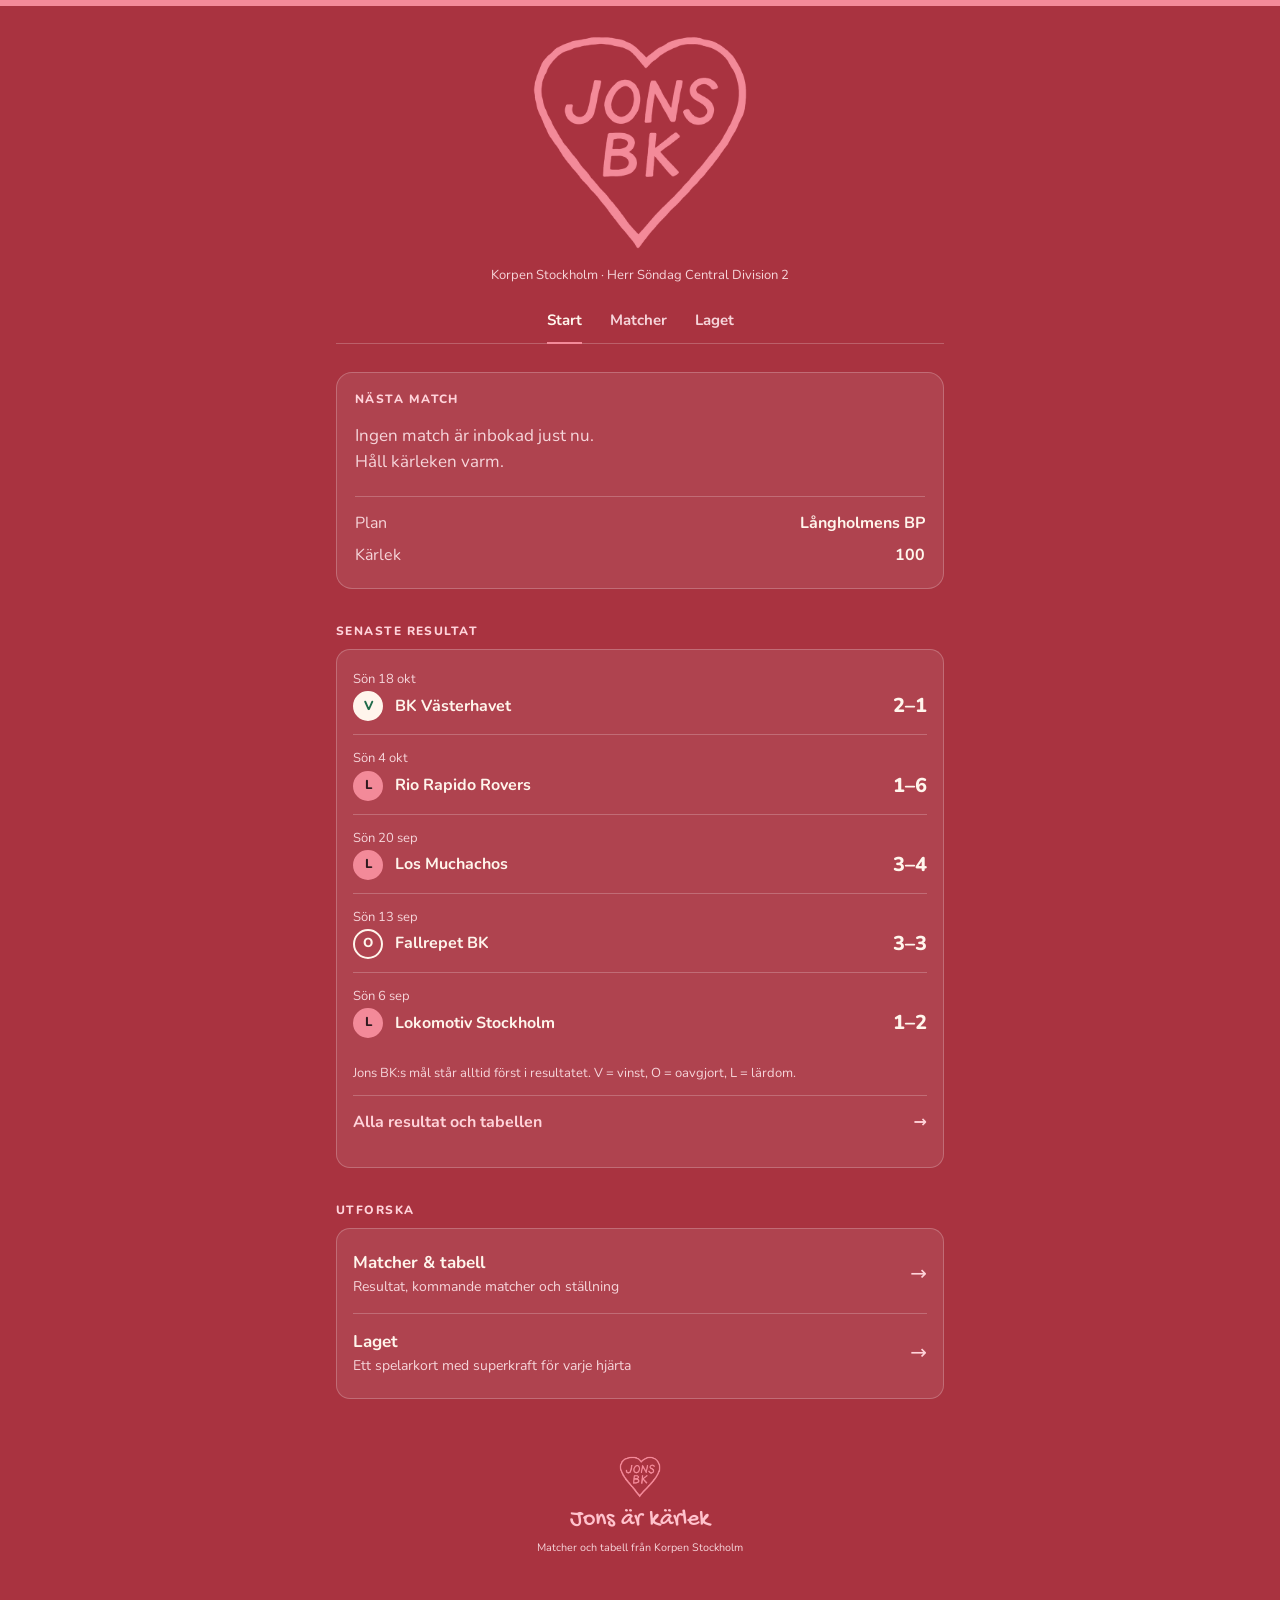
==== commit 7cebe751: "Inverted look: pink logo on deep red, light text, panels and controls adapted Co-Authored-By: Claude" ====
--- a/index.html
+++ b/index.html
@@ -1,2 +1,2 @@
 <!doctype html>
-<html lang="sv"><head><meta charset="utf-8"><meta name="viewport" content="width=device-width, initial-scale=1, viewport-fit=cover"><title>Jons BK – Start</title><meta name="description" content="Jons BK spelar sjumannafotboll i Korpen Stockholm. Matcher, tabell och spelarkort, med kärlek."><link rel="preconnect" href="https://fonts.googleapis.com"><link rel="preconnect" href="https://fonts.gstatic.com" crossorigin><link href="https://fonts.googleapis.com/css2?family=Gochi+Hand&family=Nunito:wght@400;700;800&display=swap" rel="stylesheet"><meta name="theme-color" content="#CA454F"><link rel="icon" type="image/png" href="assets/logo/favicon.png"><link rel="stylesheet" href="style.css"></head><body data-page="start"><div id="root"></div><noscript><p style="padding:16px">Sidan behöver JavaScript för att visa matcher och spelarkort. Slå på det så rullar bollen igen.</p></noscript><script src="site.js"></script></body></html>
+<html lang="sv"><head><meta charset="utf-8"><meta name="viewport" content="width=device-width, initial-scale=1, viewport-fit=cover"><title>Jons BK – Start</title><meta name="description" content="Jons BK spelar sjumannafotboll i Korpen Stockholm. Matcher, tabell och spelarkort, med kärlek."><link rel="preconnect" href="https://fonts.googleapis.com"><link rel="preconnect" href="https://fonts.gstatic.com" crossorigin><link href="https://fonts.googleapis.com/css2?family=Gochi+Hand&family=Nunito:wght@400;700;800&display=swap" rel="stylesheet"><meta name="theme-color" content="#A93340"><link rel="icon" type="image/png" href="assets/logo/favicon.png"><link rel="stylesheet" href="style.css"></head><body data-page="start"><div id="root"></div><noscript><p style="padding:16px">Sidan behöver JavaScript för att visa matcher och spelarkort. Slå på det så rullar bollen igen.</p></noscript><script src="site.js"></script></body></html>
--- a/style.css
+++ b/style.css
@@ -1,189 +1,132 @@
-/* Jons BK: handritad, kärleksfull. Färger från loggan (röd + rosa) plus krämvitt, plommonsvart, solgult och gräsgrönt för läsbarhet. */
+/* Jons BK: minimalt, inverterat. Rosa logga på djuprött. Färger från loggan; text och fyllningar valda för läsbarhet. */
 :root{
-  --red:#CA454F; --red-dk:#A93340; --pink:#F38A99; --tint:#FBD5DB; --tint-2:#FFEDE6;
-  --cream:#FFF5EC; --ink:#2E1A1F; --ink-soft:#5E4147;
-  --yellow:#FFC857; --green:#2E7D5B;
-  --paper:var(--cream); --paper-2:var(--tint-2);
-  --display:"Gochi Hand","Patrick Hand","Comic Sans MS","Marker Felt",cursive;
-  --body:"Nunito","Trebuchet MS",Verdana,sans-serif;
-  box-sizing:border-box;
-  padding-top:env(safe-area-inset-top,0px); padding-bottom:env(safe-area-inset-bottom,0px);
+  --bg:#A93340; --bg-deep:#8E2A36; --panel:rgba(255,255,255,.08); --line:rgba(255,255,255,.22);
+  --text:#FFF5EC; --soft:#F6D5DA; --accent:#FFD3DA; --pink:#F38A99; --pink-lt:#FFC2CC; --mint:#A8E6C5;
+  --ink:#2E1A1F; --cream:#FFF5EC; --leaf:#1F6B4A;
+  --display:"Gochi Hand","Patrick Hand",cursive;
+  --body:"Nunito",system-ui,-apple-system,"Segoe UI",sans-serif;
+  color-scheme:dark;
 }
-@media (prefers-color-scheme:dark){
-  :root{--paper:#2E1A1F;--paper-2:#3A2229;--ink:#FFF5EC;--ink-soft:#E3C9CD;--tint:#4A2830;--tint-2:#3A2229;--cream:#2E1A1F}
-}
-*,*::before,*::after{box-sizing:inherit}
-html{-webkit-text-size-adjust:100%;scroll-padding-top:env(safe-area-inset-top,0px)}
+*,*::before,*::after{box-sizing:border-box}
+html{-webkit-text-size-adjust:100%;background:var(--bg)}
 html,body{margin:0}
-body{
-  color:var(--ink);font:400 16px/1.55 var(--body);min-height:100%;background-color:var(--red);
-  background-image:url("data:image/svg+xml,%3Csvg xmlns='http://www.w3.org/2000/svg' width='160' height='160' fill='none' stroke='%23D9626C' stroke-width='3' stroke-linecap='round' stroke-linejoin='round'%3E%3Cpath d='M30 44c-8-6-12-11-12-16 0-5 4-8 8-8 3 0 5 2 6 4 1-2 3-4 6-4 4 0 8 3 8 8 0 5-4 10-16 16z'/%3E%3Cpath d='M112 112c-6-5-9-8-9-12 0-4 3-6 6-6 2 0 4 1 5 3 1-2 3-3 5-3 3 0 6 2 6 6 0 4-3 7-13 12z'/%3E%3Cpath d='M118 30l3 8 8 3-8 3-3 8-3-8-8-3 8-3z'/%3E%3Cpath d='M40 120c4-5 8 5 12 0s8 5 12 0'/%3E%3Ccircle cx='80' cy='70' r='3'/%3E%3C/svg%3E");
-}
+body{background:var(--bg);color:var(--text);font:400 16px/1.55 var(--body);border-top:6px solid var(--pink);min-height:100vh}
 img{max-width:100%;display:block}
-button,input,select{font:inherit;color:inherit}
-:focus-visible{outline:3px solid var(--yellow);outline-offset:3px;box-shadow:0 0 0 6px var(--ink)}
-.wrap{max-width:640px;margin:0 auto;padding:18px 14px 44px}
+button{font:inherit;color:inherit}
 a{color:inherit}
+:focus-visible{outline:2px solid var(--cream);outline-offset:3px}
+.wrap{max-width:640px;margin:0 auto;padding:22px 16px 56px}
 
-/* ---- gemensamt handritat: vickliga linjer ---- */
-.panel,.card,.nav a,.tiles a,.btn,.values li,.kraft,.chip,.mast p{position:relative;isolation:isolate}
-.panel::before,.card::before,.nav a::before,.tiles a::before,.btn::before,.values li::before,.chip::before{
-  content:"";position:absolute;inset:0;z-index:-1;border:3px solid var(--ink);border-radius:20px 26px 18px 24px/24px 18px 26px 20px;
-  background:var(--paper);filter:url(#wob);pointer-events:none}
+/* huvud */
+.mast{display:flex;flex-direction:column;align-items:center;gap:8px;text-align:center;margin-bottom:14px}
+.mast .logo img{width:min(230px,60vw);height:auto}
+.mast p{margin:0;font-size:13px;color:var(--soft)}
+.sr{position:absolute;width:1px;height:1px;overflow:hidden;clip:rect(0 0 0 0);white-space:nowrap}
 
-/* ---- logotyp + huvud ---- */
-.mast{display:flex;align-items:center;gap:12px;padding:4px 0 14px}
-.mast a.logo{flex:none;display:block}
-.mast .logo img{width:118px;height:auto;filter:drop-shadow(0 3px 0 rgba(46,26,31,.25))}
-.mast h1{margin:0;font:400 clamp(40px,13vw,64px)/.9 var(--display);color:var(--cream);text-shadow:3px 3px 0 var(--red-dk)}
-.mast h1 a{text-decoration:none}
-.mast p{margin:10px 0 0;display:inline-block;font-size:13px;line-height:1.35;font-weight:700;color:var(--ink);background:var(--yellow);
-  padding:5px 11px;border:2px solid var(--ink);border-radius:14px 18px 12px 16px;transform:rotate(-1.5deg)}
+/* meny */
+.nav{display:flex;justify-content:center;gap:28px;list-style:none;margin:0 0 8px;padding:0;border-bottom:1px solid var(--line)}
+.nav a{display:block;padding:10px 0;margin-bottom:-1px;text-decoration:none;font-weight:700;font-size:15px;color:var(--soft);border-bottom:2px solid transparent}
+.nav a:hover{color:var(--text)}
+.nav a[aria-current="page"]{color:var(--text);border-color:var(--pink)}
 
-.ticker{overflow:hidden;background:var(--cream);color:var(--red-dk);border-top:3px dashed var(--ink);border-bottom:3px dashed var(--ink);
-  font:400 21px/1 var(--display);padding:10px 0;margin:0 -14px 20px;white-space:nowrap}
-.ticker span{display:inline-block;padding-left:100%;animation:tick 26s linear infinite}
-.ticker b{color:var(--pink);font-weight:400;padding:0 .5em;-webkit-text-stroke:1px var(--red-dk)}
-@keyframes tick{to{transform:translateX(-100%)}}
+/* sektioner */
+.sec{margin:36px 0 0}
+.sec > h2{margin:0 0 12px;font:800 12px/1 var(--body);letter-spacing:.12em;text-transform:uppercase;color:var(--accent)}
+.panel{background:var(--panel);border:1px solid var(--line);border-radius:14px;padding:6px 16px}
+.panel > p:first-child{margin-top:12px}
+.panel > p:last-child{margin-bottom:12px}
+.note{background:var(--pink);color:var(--ink);border-radius:12px;padding:10px 14px;font-size:14px;font-weight:700;margin:20px 0 0}
+.prose p{margin:0 0 12px;max-width:62ch}
+.fine{font-size:13px;color:var(--soft);margin:12px 0}
+.fine a{color:var(--accent);font-weight:700}
+.more{margin:0;border-top:1px solid var(--line)}
+.more a{display:flex;justify-content:space-between;padding:14px 0;font-weight:700;color:var(--accent);text-decoration:none}
 
-/* ---- meny ---- */
-.nav{display:flex;flex-wrap:wrap;gap:10px 8px;margin:0 0 26px;padding:0;list-style:none}
-.nav li{flex:1 1 28%}
-.nav a{display:block;text-align:center;text-decoration:none;color:var(--ink);padding:11px 8px;min-height:46px;font:400 20px/1.15 var(--display)}
-.nav a::before{background:var(--paper)}
-.nav a:active{transform:translateY(2px)}
-.nav a[aria-current="page"]::before{background:var(--yellow)}
-.nav a[aria-current="page"]{font-weight:700}
+/* nästa match */
+.card{margin-top:28px;background:var(--panel);border:1px solid var(--line);border-radius:16px;padding:20px 18px}
+.nameplate{margin:0 0 14px;font:800 12px/1 var(--body);letter-spacing:.12em;text-transform:uppercase;color:var(--accent)}
+.sticker{display:inline-block;margin-bottom:12px;background:var(--pink);color:var(--ink);font:800 13px/1 var(--body);padding:7px 12px;border-radius:99px}
+.versus .us{display:block;font:400 42px/1 var(--display);color:var(--pink-lt)}
+.versus .vs{display:block;margin:6px 0;font-size:14px;color:var(--soft)}
+.versus .them{display:block;font:400 36px/1.1 var(--display);overflow-wrap:anywhere}
+.flame{margin-top:18px;padding-top:14px;border-top:1px solid var(--line)}
+.stats{display:grid;grid-template-columns:auto 1fr;gap:8px 16px;margin:0}
+.stats dt{color:var(--soft)}
+.stats dd{margin:0;text-align:right;font-weight:700;overflow-wrap:anywhere}
+.empty{margin:0;padding:4px 0 2px;font-size:17px;color:var(--soft)}
 
-/* ---- rubriker och paneler ---- */
-.sec{margin:38px 0 0}
-.sec > h2{display:inline-block;margin:0 0 12px 4px;font:400 clamp(30px,9vw,40px)/1 var(--display);color:var(--cream);text-shadow:2px 3px 0 var(--red-dk);
-  padding-bottom:10px;background:url("data:image/svg+xml,%3Csvg xmlns='http://www.w3.org/2000/svg' width='60' height='8'%3E%3Cpath d='M2 5 Q9 1 16 5 T30 5 T44 5 T58 5' fill='none' stroke='%23F38A99' stroke-width='3' stroke-linecap='round'/%3E%3C/svg%3E") repeat-x left bottom}
-.panel{padding:20px 16px 16px;box-shadow:none}
-.panel::before{box-shadow:4px 5px 0 rgba(46,26,31,.35)}
-.note{background:var(--yellow);color:var(--ink);border:2px dashed var(--ink);border-radius:14px;padding:10px 14px;font-size:14px;font-weight:700;margin:0 0 20px}
-.prose p{margin:0 0 12px;max-width:62ch}
-.prose p:last-child{margin-bottom:0}
-.prose a,.fine a{color:var(--red-dk);font-weight:800}
-.fine{font-size:13px;color:var(--ink-soft);margin:12px 4px 0}
+/* matcher */
+.rows{list-style:none;margin:0;padding:0}
+.rows li{display:grid;grid-template-columns:auto 1fr auto;align-items:center;gap:2px 12px;padding:13px 0;border-bottom:1px solid var(--line)}
+.rows li:last-child{border-bottom:0}
+.rows .when{grid-column:1/-1;font-size:13px;color:var(--soft)}
+.rows .opp{font-weight:700;overflow-wrap:anywhere;min-width:0}
+.rows .score{font:800 20px/1 var(--body);font-variant-numeric:tabular-nums;white-space:nowrap}
+/* resultatmarkörer skiljs på fyllning, inte på röd/grön: vinst = krämvit, lärdom = rosa, oavgjort = kontur */
+.res{width:30px;height:30px;display:grid;place-items:center;border-radius:50%;font:800 13px/1 var(--body);border:2px solid var(--cream);color:var(--cream)}
+.res.W{background:var(--cream);color:var(--leaf)}
+.res.D{background:transparent;color:var(--cream)}
+.res.L{background:var(--pink);border-color:var(--pink);color:var(--ink)}
+.res.up{border-color:var(--line);color:var(--accent);font-size:15px}
+.form{display:flex;flex-wrap:wrap;gap:6px;align-items:center;margin:0;padding:12px 0;border-bottom:1px solid var(--line);font-size:14px;color:var(--soft)}
+.form .res{width:24px;height:24px;font-size:12px}
+.scroll{overflow-x:auto;margin:0 -4px}
+table.lg{width:100%;border-collapse:collapse;font-size:14px;font-variant-numeric:tabular-nums}
+.lg th{padding:12px 4px 8px;text-align:center;font:800 11px/1 var(--body);letter-spacing:.06em;text-transform:uppercase;color:var(--accent);border-bottom:1px solid var(--line)}
+.lg td{padding:10px 4px;text-align:center;border-bottom:1px solid var(--line)}
+.lg tbody tr:last-child td{border-bottom:0}
+.lg .t{text-align:left;font-weight:700;min-width:92px}
+.lg tbody tr.us td{background:var(--pink);color:var(--ink);font-weight:800;border-color:var(--pink)}
+.lg td.pts{font-weight:800}
 
-/* ---- nästa match ---- */
-.card{padding:20px 16px 18px;transform:rotate(-.6deg)}
-.card::before{box-shadow:5px 6px 0 rgba(46,26,31,.4)}
-.nameplate{margin:-34px 0 0 -4px;display:inline-block;font:400 26px/1 var(--display);color:var(--ink);background:var(--yellow);
-  border:2.5px solid var(--ink);border-radius:14px 18px 12px 16px;padding:8px 16px;transform:rotate(-2.5deg);box-shadow:3px 3px 0 var(--ink)}
-.nameplate .yr{font-size:15px;margin-right:8px;opacity:.85}
-.scene{position:relative;margin-top:18px;min-height:230px;display:grid;place-items:center;border-radius:22px 28px 20px 26px;background:var(--tint);
-  border:2.5px dashed var(--red)}
-.versus{text-align:center;padding:34px 10px 24px;font-family:var(--display)}
-.versus .us{display:block;font-size:clamp(40px,13vw,58px);line-height:1;color:var(--red-dk)}
-.versus .vs{display:inline-grid;place-items:center;margin:8px 0;font-size:19px;background:var(--yellow);color:var(--ink);border:2.5px solid var(--ink);border-radius:50%;width:50px;height:50px}
-.versus .them{display:block;font-size:clamp(30px,10vw,44px);line-height:1.05;color:var(--ink);overflow-wrap:anywhere}
-.sticker{position:absolute;right:8px;top:-16px;z-index:3;background:var(--green);color:#fff;font:400 22px/1 var(--display);
-  padding:13px 14px;border:2.5px solid var(--ink);border-radius:50%;transform:rotate(9deg);box-shadow:2px 3px 0 var(--ink);text-align:center;min-width:84px}
-.flame{margin-top:16px;padding:6px 6px 0}
-.stats{display:grid;grid-template-columns:auto 1fr;gap:10px 16px;margin:0;font:400 22px/1.15 var(--display)}
-.stats dt{color:var(--ink-soft)}
-.stats dd{margin:0;text-align:right;overflow-wrap:anywhere;color:var(--ink)}
-.stats dt:last-of-type,.stats dd:last-of-type{color:var(--red-dk)}
-.empty{font:400 26px/1.2 var(--display);text-align:center;padding:40px 16px;color:var(--ink);margin:0}
+/* länkar */
+.tiles{list-style:none;margin:0;padding:0}
+.tiles li{border-bottom:1px solid var(--line)}
+.tiles li:last-child{border-bottom:0}
+.tiles a{display:flex;justify-content:space-between;align-items:center;gap:10px;padding:15px 0;text-decoration:none}
+.tiles b{display:block;font-size:17px}
+.tiles span{display:block;font-size:14px;color:var(--soft)}
+.tiles i{font-style:normal;font-size:20px;color:var(--accent)}
 
-/* ---- matcher ---- */
-.rows{list-style:none;margin:0;padding:0}
-.rows li{display:grid;grid-template-columns:auto 1fr auto;align-items:center;gap:4px 12px;padding:12px 4px;border-bottom:2.5px dotted var(--pink)}
-.rows li:last-child{border-bottom:0}
-.rows .when{grid-column:1/-1;font-size:13px;font-weight:700;color:var(--ink-soft)}
-.rows .opp{font-weight:800;overflow-wrap:anywhere;min-width:0}
-.rows .score{font:400 30px/1 var(--display);font-variant-numeric:tabular-nums;white-space:nowrap}
-.res{width:36px;height:36px;display:grid;place-items:center;font:400 21px/1 var(--display);color:var(--ink);border:2.5px solid var(--ink);border-radius:50% 46% 52% 48%}
-.res.W{background:var(--green);color:#fff}.res.D{background:var(--yellow)}.res.L{background:var(--pink)}
-.res.up{background:var(--tint);color:var(--red-dk);font-size:20px}
-.form{display:flex;flex-wrap:wrap;gap:7px;align-items:center;margin:0 0 6px;padding:0 4px 12px;border-bottom:3px dashed var(--pink);font-size:14px;font-weight:700;color:var(--ink-soft)}
-.form .res{width:28px;height:28px;font-size:16px}
+/* laget */
+.grid{display:grid;grid-template-columns:repeat(auto-fill,minmax(140px,1fr));gap:22px 14px;margin:0;padding:14px 0 8px;list-style:none}
+.tile{width:100%;padding:0;border:0;background:none;cursor:pointer;text-align:center;color:var(--text)}
+.tile img{width:100%;height:auto;aspect-ratio:250/390;object-fit:contain;border-radius:8px;background:var(--bg-deep);transition:opacity .15s}
+.tile:hover img,.tile:focus-visible img{opacity:.88}
+.tile b{display:block;margin-top:10px;font-size:15px}
+.tile small{display:block;font-size:13px;color:var(--soft)}
 
-.scroll{overflow-x:auto}
-table.lg{width:100%;border-collapse:separate;border-spacing:0;font-size:14px;font-variant-numeric:tabular-nums;border:2.5px solid var(--ink);border-radius:14px;overflow:hidden}
-.lg th,.lg td{padding:9px 4px;text-align:center;border-bottom:1.5px solid var(--tint)}
-.lg th{background:var(--red-dk);color:#fff;font:400 18px/1 var(--display)}
-.lg .t{text-align:left;font-weight:800;min-width:92px;padding-left:8px}
-.lg tbody tr:nth-child(even) td{background:var(--paper-2)}
-.lg tbody tr.us td{background:var(--pink);color:#2E1A1F;font-weight:800}
-.lg td.pts{font:400 21px/1 var(--display)}
-.lg tr.us .t::after{content:" \2665";color:var(--red-dk)}
+dialog.spelare{width:min(460px,94vw);max-height:92vh;padding:0;border:1px solid var(--line);border-radius:18px;background:var(--bg-deep);color:var(--text);box-shadow:0 12px 40px rgba(0,0,0,.45);overflow:auto}
+dialog.spelare::backdrop{background:rgba(30,10,14,.7)}
+.ph{position:sticky;top:0;z-index:2;display:flex;justify-content:space-between;align-items:center;gap:10px;background:var(--bg-deep);border-bottom:1px solid var(--line);padding:12px 16px}
+.ph h3{margin:0;font:400 30px/1.05 var(--display);color:var(--pink-lt)}
+.ph small{display:block;font-size:13px;color:var(--soft)}
+.pb{padding:16px}
+.pimg{display:grid;place-items:center;height:min(50vh,400px);padding:12px;background:rgba(0,0,0,.22);border-radius:14px}
+.pimg img{max-height:calc(min(50vh,400px) - 24px);max-width:100%;width:auto;height:auto;border-radius:6px}
+.chips{display:flex;flex-wrap:wrap;gap:8px;margin:14px 0 0}
+.chip{cursor:pointer;padding:8px 16px;min-height:40px;border:1px solid var(--line);border-radius:99px;background:transparent;font-weight:700;font-size:14px;color:var(--text)}
+.chip[aria-pressed="true"]{background:var(--cream);border-color:var(--cream);color:var(--bg)}
+.pb h4{margin:22px 0 10px;font:800 12px/1 var(--body);letter-spacing:.12em;text-transform:uppercase;color:var(--accent)}
+.bars{list-style:none;margin:0;padding:0;display:grid;gap:10px}
+.bars li{display:grid;grid-template-columns:132px 1fr 32px;align-items:center;gap:10px;font-size:14px}
+.bars .bar{height:6px;background:rgba(255,255,255,.18);border-radius:99px;overflow:hidden}
+.bars .bar i{display:block;height:100%;border-radius:99px;background:var(--pink);transition:width .7s cubic-bezier(.2,.8,.2,1)}
+.bars em{font:800 12px/1 var(--body);font-style:normal;color:var(--mint);margin-left:6px}
+.bars b{font-weight:800;text-align:right;font-variant-numeric:tabular-nums}
+.kraft{background:var(--pink);color:var(--ink);border-radius:12px;padding:12px 14px}
+.kraft b{display:block;font-size:16px}
+.awards{margin:0;padding:0;list-style:none;display:grid;gap:8px}
+.awards li{border:1px solid var(--line);border-radius:10px;padding:9px 12px;font-size:14px;color:var(--soft)}
+.awards li::before{content:"\2665  ";color:var(--pink)}
+.lovemeter{margin-top:22px;text-align:center;font-weight:800;font-size:14px;color:var(--accent)}
+.lovemeter .bar{height:6px;margin-top:8px;border-radius:99px;background:var(--pink)}
 
-/* ---- utforska ---- */
-.tiles{display:grid;gap:14px;margin:0;padding:0;list-style:none}
-.tiles a{display:flex;justify-content:space-between;align-items:center;gap:10px;text-decoration:none;color:var(--ink);padding:16px 16px;min-height:62px}
-.tiles a::before{box-shadow:3px 4px 0 rgba(46,26,31,.3)}
-.tiles a:active{transform:translate(2px,2px)}
-.tiles b,.tiles span{display:block}
-.tiles b{font:400 25px/1.05 var(--display);margin-bottom:2px}
-.tiles span{font-size:14px;color:var(--ink-soft)}
-.tiles i{font-style:normal;font:400 30px/1 var(--display);color:var(--red-dk)}
-.values{display:grid;gap:12px;margin:16px 0 0;padding:0;list-style:none}
-.values li{padding:12px 16px;font:400 24px/1.2 var(--display);color:var(--ink)}
-.values li::before{background:var(--yellow)}
-.values li:nth-child(2)::before{background:var(--tint)}
-.values li:nth-child(3)::before{background:#BFE3D0}
-.heart{display:block;width:170px;margin:0 auto 16px}
+/* fot + knappar */
+.foot{margin-top:56px;text-align:center;color:var(--soft);font-size:13px}
+.foot img{width:44px;margin:0 auto 8px}
+.foot .love{margin:0 0 4px;font:400 24px/1.1 var(--display);color:var(--pink-lt)}
+.btn{cursor:pointer;padding:8px 16px;min-height:40px;border:1px solid var(--line);border-radius:99px;background:transparent;font-weight:700;font-size:14px;color:var(--text)}
+.btn:hover{border-color:var(--soft)}
 
-/* ---- spelarrutnät ---- */
-.grid{display:grid;grid-template-columns:repeat(auto-fill,minmax(148px,1fr));gap:22px 14px;margin:0;padding:6px 2px 4px;list-style:none}
-.tile{width:100%;padding:0;border:0;background:none;cursor:pointer;text-align:center;color:var(--ink)}
-.tile img{width:100%;height:auto;aspect-ratio:250/390;object-fit:contain;border-radius:6px;box-shadow:4px 5px 0 rgba(46,26,31,.35);background:var(--tint);transition:transform .15s}
-.grid li:nth-child(odd) .tile img{transform:rotate(-1.5deg)}.grid li:nth-child(even) .tile img{transform:rotate(1.2deg)}
-.tile:hover img,.tile:focus-visible img{transform:translateY(-5px) rotate(0)}
-.tile b{display:block;margin-top:10px;font:400 23px/1.05 var(--display)}
-.tile small{display:block;font-size:13px;color:var(--ink-soft)}
-.tile .pt{display:inline-block;margin-top:3px;font-size:14px;font-weight:800;color:var(--red-dk)}
-
-dialog.spelare{width:min(460px,94vw);max-height:92vh;padding:0;border:3px solid var(--ink);border-radius:22px 26px 20px 24px;background:var(--paper);color:var(--ink);
-  box-shadow:6px 8px 0 rgba(46,26,31,.5);overflow:auto}
-dialog.spelare::backdrop{background:rgba(46,26,31,.7)}
-.ph{position:sticky;top:0;z-index:2;display:flex;justify-content:space-between;align-items:center;gap:10px;background:var(--red-dk);color:#fff;padding:10px 12px}
-.ph h3{margin:0;font:400 30px/1.05 var(--display)}
-.ph small{display:block;font:700 13px/1.3 var(--body);color:#FFE3E7}
-.ph .btn{color:var(--ink)}
-.pb{padding:14px}
-.pimg{display:grid;place-items:center;height:min(50vh,400px);padding:12px;background:var(--tint);border:2.5px dashed var(--red);border-radius:18px}
-.pimg img{max-height:calc(min(50vh,400px) - 24px);max-width:100%;width:auto;height:auto;border-radius:6px;box-shadow:4px 5px 0 rgba(46,26,31,.4)}
-.chips{display:flex;flex-wrap:wrap;gap:8px;margin:14px 0 0}
-.chip{cursor:pointer;color:var(--ink);padding:9px 16px;min-height:44px;border:0;background:none;font:400 20px/1 var(--display)}
-.chip::before{background:var(--paper)}
-.chip[aria-pressed="true"]::before{background:var(--yellow)}
-.pb h4{margin:20px 0 8px;font:400 26px/1 var(--display);color:var(--red-dk)}
-.bars{list-style:none;margin:0;padding:0;display:grid;gap:10px}
-.bars li{display:grid;grid-template-columns:104px 1fr 32px;align-items:center;gap:8px;font-size:14px;font-weight:700}
-.bars .bar{height:16px;background:var(--tint);border:2px solid var(--ink);border-radius:10px;overflow:hidden}
-.bars .bar i{display:block;height:100%;border-radius:8px;background:linear-gradient(90deg,var(--red),var(--pink));transition:width .7s cubic-bezier(.2,.8,.2,1)}
-.bars b{font:400 21px/1 var(--display);text-align:right;font-variant-numeric:tabular-nums}
-.kraft{background:var(--yellow);color:#2E1A1F;border:2.5px solid var(--ink);border-radius:16px 20px 14px 18px;padding:12px 14px;box-shadow:3px 4px 0 rgba(46,26,31,.4)}
-.kraft b{display:block;font:400 26px/1.1 var(--display)}
-.awards{margin:0;padding:0;list-style:none;display:grid;gap:8px}
-.awards li{background:var(--paper-2);border:2.5px dashed var(--pink);border-radius:14px;padding:9px 12px;font-size:14px;font-weight:700}
-.awards li::before{content:"\2665  ";color:var(--red-dk)}
-.lovemeter{margin-top:20px;text-align:center;font:400 24px/1.1 var(--display);color:var(--red-dk)}
-.lovemeter .bar{height:20px;margin-top:8px;border:2.5px solid var(--ink);border-radius:12px;
-  background:var(--red) url("data:image/svg+xml,%3Csvg xmlns='http://www.w3.org/2000/svg' width='22' height='16'%3E%3Cpath d='M11 13C5 9 3 6.500 3 4.500 3 3 4 2 5.500 2 8 2 9.500 3.500 11 5 12.500 3.500 14 2 16.500 2 18 2 19 3 19 4.500 19 6.500 17 9 11 13z' fill='%23F38A99'/%3E%3C/svg%3E") repeat-x center}
-
-/* ---- galleri ---- */
-.gal{display:grid;gap:28px;margin:0;padding:6px 0 0}
-.gal figure{margin:0;background:#fff;padding:10px 10px 14px;border:2.5px solid var(--ink);border-radius:8px;box-shadow:5px 6px 0 rgba(46,26,31,.35);color:#2E1A1F}
-.gal figure:nth-child(odd){transform:rotate(-1.2deg)}.gal figure:nth-child(even){transform:rotate(1.2deg)}
-.gal img{width:100%;max-height:70vh;object-fit:contain;background:var(--tint);border-radius:4px}
-.gal figcaption{margin-top:12px;font:400 23px/1.2 var(--display)}
-
-/* ---- fot + knappar ---- */
-.foot{margin-top:46px;text-align:center}
-.foot img{width:120px;margin:0 auto 6px;filter:drop-shadow(0 3px 0 rgba(46,26,31,.25))}
-.foot .love{font:400 38px/1.05 var(--display);color:var(--cream);text-shadow:3px 3px 0 var(--red-dk);margin:0 0 14px}
-.foot small{display:inline-block;background:var(--cream);color:#2E1A1F;padding:6px 14px;border:2px solid var(--ink);border-radius:14px 18px 12px 16px;font-size:13px;font-weight:700}
-.btn{cursor:pointer;color:var(--ink);padding:10px 18px;min-height:44px;border:0;background:none;font:400 20px/1 var(--display)}
-.btn::before{background:var(--paper)}
-.btn:active{transform:translateY(2px)}
-.btn.sm{padding:8px 14px;min-height:40px}
-
-@media (prefers-reduced-motion:reduce){
-  .ticker span{animation:none;padding-left:14px}
-  .bars .bar i,.tile img{transition:none}
-}
+@media (prefers-reduced-motion:reduce){.bars .bar i,.tile img{transition:none}}
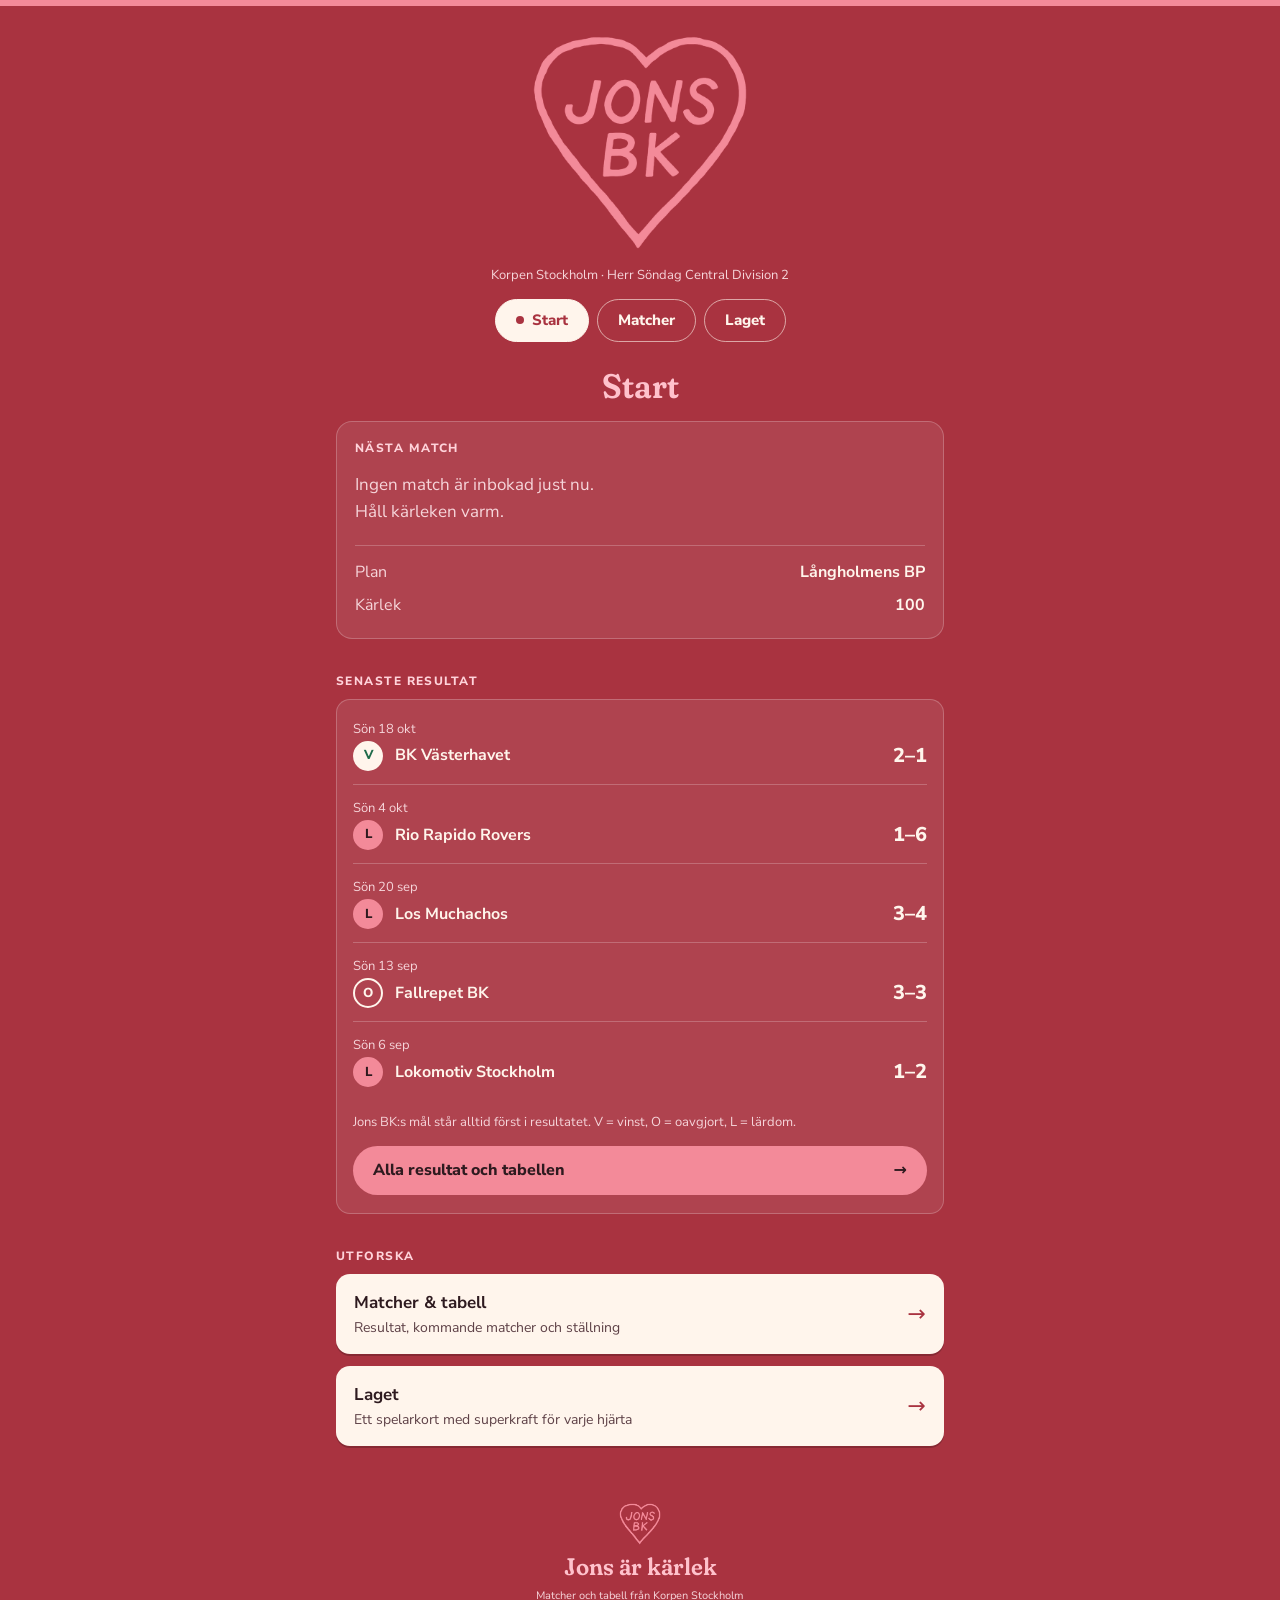
==== commit 414da5ac: "Clearer clicking: button-style nav with current page marked, page titles, filled links, hover/press " ====
--- a/index.html
+++ b/index.html
@@ -1,2 +1,2 @@
 <!doctype html>
-<html lang="sv"><head><meta charset="utf-8"><meta name="viewport" content="width=device-width, initial-scale=1, viewport-fit=cover"><title>Jons BK – Start</title><meta name="description" content="Jons BK spelar sjumannafotboll i Korpen Stockholm. Matcher, tabell och spelarkort, med kärlek."><link rel="preconnect" href="https://fonts.googleapis.com"><link rel="preconnect" href="https://fonts.gstatic.com" crossorigin><link href="https://fonts.googleapis.com/css2?family=Gochi+Hand&family=Nunito:wght@400;700;800&display=swap" rel="stylesheet"><meta name="theme-color" content="#A93340"><link rel="icon" type="image/png" href="assets/logo/favicon.png"><link rel="stylesheet" href="style.css"></head><body data-page="start"><div id="root"></div><noscript><p style="padding:16px">Sidan behöver JavaScript för att visa matcher och spelarkort. Slå på det så rullar bollen igen.</p></noscript><script src="site.js"></script></body></html>
+<html lang="sv"><head><meta charset="utf-8"><meta name="viewport" content="width=device-width, initial-scale=1, viewport-fit=cover"><title>Jons BK – Start</title><meta name="description" content="Jons BK spelar sjumannafotboll i Korpen Stockholm. Matcher, tabell och spelarkort, med kärlek."><link rel="preconnect" href="https://fonts.googleapis.com"><link rel="preconnect" href="https://fonts.gstatic.com" crossorigin><link href="https://fonts.googleapis.com/css2?family=Fraunces:opsz,wght,SOFT@9..144,300..800,0..100&family=Nunito+Sans:wght@400;700;800&display=swap" rel="stylesheet"><meta name="theme-color" content="#A93340"><link rel="icon" type="image/png" href="assets/logo/favicon.png"><link rel="stylesheet" href="style.css"></head><body data-page="start"><div id="root"></div><noscript><p style="padding:16px">Sidan behöver JavaScript för att visa matcher och spelarkort. Slå på det så rullar bollen igen.</p></noscript><script src="site.js"></script></body></html>
--- a/style.css
+++ b/style.css
@@ -3,8 +3,8 @@
   --bg:#A93340; --bg-deep:#8E2A36; --panel:rgba(255,255,255,.08); --line:rgba(255,255,255,.22);
   --text:#FFF5EC; --soft:#F6D5DA; --accent:#FFD3DA; --pink:#F38A99; --pink-lt:#FFC2CC; --mint:#A8E6C5;
   --ink:#2E1A1F; --cream:#FFF5EC; --leaf:#1F6B4A;
-  --display:"Gochi Hand","Patrick Hand",cursive;
-  --body:"Nunito",system-ui,-apple-system,"Segoe UI",sans-serif;
+  --display:"Fraunces",Georgia,"Times New Roman",serif;
+  --body:"Nunito Sans",system-ui,-apple-system,"Segoe UI",sans-serif;
   color-scheme:dark;
 }
 *,*::before,*::after{box-sizing:border-box}
@@ -14,7 +14,8 @@
 img{max-width:100%;display:block}
 button{font:inherit;color:inherit}
 a{color:inherit}
-:focus-visible{outline:2px solid var(--cream);outline-offset:3px}
+:focus-visible{outline:3px solid var(--cream);outline-offset:3px}
+.mast .logo{transition:opacity .15s}
 .wrap{max-width:640px;margin:0 auto;padding:22px 16px 56px}
 
 /* huvud */
@@ -23,27 +24,32 @@
 .mast p{margin:0;font-size:13px;color:var(--soft)}
 .sr{position:absolute;width:1px;height:1px;overflow:hidden;clip:rect(0 0 0 0);white-space:nowrap}
 
-/* meny */
-.nav{display:flex;justify-content:center;gap:28px;list-style:none;margin:0 0 8px;padding:0;border-bottom:1px solid var(--line)}
-.nav a{display:block;padding:10px 0;margin-bottom:-1px;text-decoration:none;font-weight:700;font-size:15px;color:var(--soft);border-bottom:2px solid transparent}
-.nav a:hover{color:var(--text)}
-.nav a[aria-current="page"]{color:var(--text);border-color:var(--pink)}
+/* meny: knappar. Aktuell sida är fylld och har en prick. */
+.nav{display:flex;flex-wrap:wrap;justify-content:center;gap:8px;list-style:none;margin:0 0 6px;padding:0}
+.nav a{display:block;padding:9px 20px;border:1.5px solid rgba(255,245,236,.6);border-radius:99px;font-weight:800;font-size:15px;color:var(--text);text-decoration:none;transition:background .15s,border-color .15s,transform .15s}
+.nav a:active{transform:scale(.96)}
+.nav a[aria-current="page"]{background:var(--cream);border-color:var(--cream);color:var(--bg);cursor:default}
+.nav a[aria-current="page"]::before{content:"";display:inline-block;width:8px;height:8px;margin-right:8px;border-radius:50%;background:var(--bg);vertical-align:1px}
+.pagetitle{margin:26px 0 0;text-align:center;font:400 36px/1.1 var(--display);color:var(--pink-lt)}
 
 /* sektioner */
 .sec{margin:36px 0 0}
 .sec > h2{margin:0 0 12px;font:800 12px/1 var(--body);letter-spacing:.12em;text-transform:uppercase;color:var(--accent)}
 .panel{background:var(--panel);border:1px solid var(--line);border-radius:14px;padding:6px 16px}
+.panel.plain{background:none;border:0;padding:0}
 .panel > p:first-child{margin-top:12px}
 .panel > p:last-child{margin-bottom:12px}
 .note{background:var(--pink);color:var(--ink);border-radius:12px;padding:10px 14px;font-size:14px;font-weight:700;margin:20px 0 0}
 .prose p{margin:0 0 12px;max-width:62ch}
 .fine{font-size:13px;color:var(--soft);margin:12px 0}
-.fine a{color:var(--accent);font-weight:700}
-.more{margin:0;border-top:1px solid var(--line)}
-.more a{display:flex;justify-content:space-between;padding:14px 0;font-weight:700;color:var(--accent);text-decoration:none}
+.fine a{color:var(--accent);font-weight:700;text-decoration:underline}
+.more{margin:14px 0 6px}
+.more a{display:flex;justify-content:space-between;align-items:center;padding:12px 20px;border-radius:99px;background:var(--pink);color:var(--ink);font-weight:800;text-decoration:none;transition:background .15s,transform .15s}
+.more a span{transition:transform .15s}
+.more a:active{transform:scale(.98)}
 
 /* nästa match */
-.card{margin-top:28px;background:var(--panel);border:1px solid var(--line);border-radius:16px;padding:20px 18px}
+.card{margin-top:8px;background:var(--panel);border:1px solid var(--line);border-radius:16px;padding:20px 18px}
 .nameplate{margin:0 0 14px;font:800 12px/1 var(--body);letter-spacing:.12em;text-transform:uppercase;color:var(--accent)}
 .sticker{display:inline-block;margin-bottom:12px;background:var(--pink);color:var(--ink);font:800 13px/1 var(--body);padding:7px 12px;border-radius:99px}
 .versus .us{display:block;font:400 42px/1 var(--display);color:var(--pink-lt)}
@@ -79,22 +85,23 @@
 .lg tbody tr.us td{background:var(--pink);color:var(--ink);font-weight:800;border-color:var(--pink)}
 .lg td.pts{font-weight:800}
 
-/* länkar */
-.tiles{list-style:none;margin:0;padding:0}
-.tiles li{border-bottom:1px solid var(--line)}
-.tiles li:last-child{border-bottom:0}
-.tiles a{display:flex;justify-content:space-between;align-items:center;gap:10px;padding:15px 0;text-decoration:none}
+/* länkar: krämvita kort = klickbara */
+.tiles{list-style:none;margin:0;padding:0;display:grid;gap:12px}
+.tiles a{display:flex;justify-content:space-between;align-items:center;gap:10px;padding:16px 18px;border-radius:14px;background:var(--cream);color:var(--ink);text-decoration:none;box-shadow:0 2px 0 rgba(0,0,0,.2);transition:transform .15s,box-shadow .15s}
 .tiles b{display:block;font-size:17px}
-.tiles span{display:block;font-size:14px;color:var(--soft)}
-.tiles i{font-style:normal;font-size:20px;color:var(--accent)}
+.tiles span{display:block;font-size:14px;color:#5E4147}
+.tiles i{font-style:normal;font-size:22px;color:var(--bg);transition:transform .15s}
+.tiles a:active{transform:translateY(1px);box-shadow:none}
 
 /* laget */
 .grid{display:grid;grid-template-columns:repeat(auto-fill,minmax(140px,1fr));gap:22px 14px;margin:0;padding:14px 0 8px;list-style:none}
 .tile{width:100%;padding:0;border:0;background:none;cursor:pointer;text-align:center;color:var(--text)}
-.tile img{width:100%;height:auto;aspect-ratio:250/390;object-fit:contain;border-radius:8px;background:var(--bg-deep);transition:opacity .15s}
-.tile:hover img,.tile:focus-visible img{opacity:.88}
+.tile img{width:100%;height:auto;aspect-ratio:250/390;object-fit:contain;border-radius:8px;background:var(--bg-deep);border:2px solid transparent;transition:transform .15s,border-color .15s,box-shadow .15s}
 .tile b{display:block;margin-top:10px;font-size:15px}
 .tile small{display:block;font-size:13px;color:var(--soft)}
+.tile .open{display:inline-block;margin-top:8px;padding:5px 14px;border-radius:99px;background:var(--pink);color:var(--ink);font-size:12px;font-weight:800;transition:background .15s}
+.tile:active img{transform:scale(.98)}
+.tile:focus-visible img{border-color:var(--cream)}
 
 dialog.spelare{width:min(460px,94vw);max-height:92vh;padding:0;border:1px solid var(--line);border-radius:18px;background:var(--bg-deep);color:var(--text);box-shadow:0 12px 40px rgba(0,0,0,.45);overflow:auto}
 dialog.spelare::backdrop{background:rgba(30,10,14,.7)}
@@ -105,7 +112,8 @@
 .pimg{display:grid;place-items:center;height:min(50vh,400px);padding:12px;background:rgba(0,0,0,.22);border-radius:14px}
 .pimg img{max-height:calc(min(50vh,400px) - 24px);max-width:100%;width:auto;height:auto;border-radius:6px}
 .chips{display:flex;flex-wrap:wrap;gap:8px;margin:14px 0 0}
-.chip{cursor:pointer;padding:8px 16px;min-height:40px;border:1px solid var(--line);border-radius:99px;background:transparent;font-weight:700;font-size:14px;color:var(--text)}
+.chip{cursor:pointer;padding:8px 16px;min-height:40px;border:1.5px solid rgba(255,245,236,.6);border-radius:99px;background:transparent;font-weight:700;font-size:14px;color:var(--text);transition:background .15s}
+.chip:active{transform:scale(.97)}
 .chip[aria-pressed="true"]{background:var(--cream);border-color:var(--cream);color:var(--bg)}
 .pb h4{margin:22px 0 10px;font:800 12px/1 var(--body);letter-spacing:.12em;text-transform:uppercase;color:var(--accent)}
 .bars{list-style:none;margin:0;padding:0;display:grid;gap:10px}
@@ -126,7 +134,27 @@
 .foot{margin-top:56px;text-align:center;color:var(--soft);font-size:13px}
 .foot img{width:44px;margin:0 auto 8px}
 .foot .love{margin:0 0 4px;font:400 24px/1.1 var(--display);color:var(--pink-lt)}
-.btn{cursor:pointer;padding:8px 16px;min-height:40px;border:1px solid var(--line);border-radius:99px;background:transparent;font-weight:700;font-size:14px;color:var(--text)}
-.btn:hover{border-color:var(--soft)}
+.btn{cursor:pointer;padding:8px 18px;min-height:40px;border:1.5px solid rgba(255,245,236,.6);border-radius:99px;background:transparent;font-weight:800;font-size:14px;color:var(--text);transition:background .15s}
+.btn:active{transform:scale(.97)}
 
-@media (prefers-reduced-motion:reduce){.bars .bar i,.tile img{transition:none}}
+/* Fraunces: mjuk (SOFT 100) för rubriker och namn */
+.pagetitle,.versus .us,.versus .them,.ph h3,.foot .love{font-weight:600;font-variation-settings:"SOFT" 100,"opsz" 72}
+.pagetitle{font-size:34px;margin:26px 0 16px}
+.versus .us{font-size:40px}
+.versus .them{font-size:34px}
+
+/* hover (bara med mus) */
+@media (hover:hover){
+  .mast .logo:hover{opacity:.82}
+  .nav a:not([aria-current="page"]):hover{background:rgba(255,255,255,.18);border-color:var(--cream)}
+  .more a:hover{background:var(--pink-lt)}
+  .more a:hover span{transform:translateX(4px)}
+  .tiles a:hover{transform:translateY(-2px);box-shadow:0 8px 16px rgba(0,0,0,.28)}
+  .tiles a:hover i{transform:translateX(5px)}
+  .tile:hover img{transform:translateY(-4px);border-color:var(--pink);box-shadow:0 10px 20px rgba(0,0,0,.35)}
+  .tile:hover b{text-decoration:underline}
+  .tile:hover .open{background:var(--cream)}
+  .chip:not([aria-pressed="true"]):hover,.btn:hover{background:rgba(255,255,255,.18)}
+  .fine a:hover,.more a:hover{text-decoration-thickness:2px}
+}
+@media (prefers-reduced-motion:reduce){*{transition:none!important}}
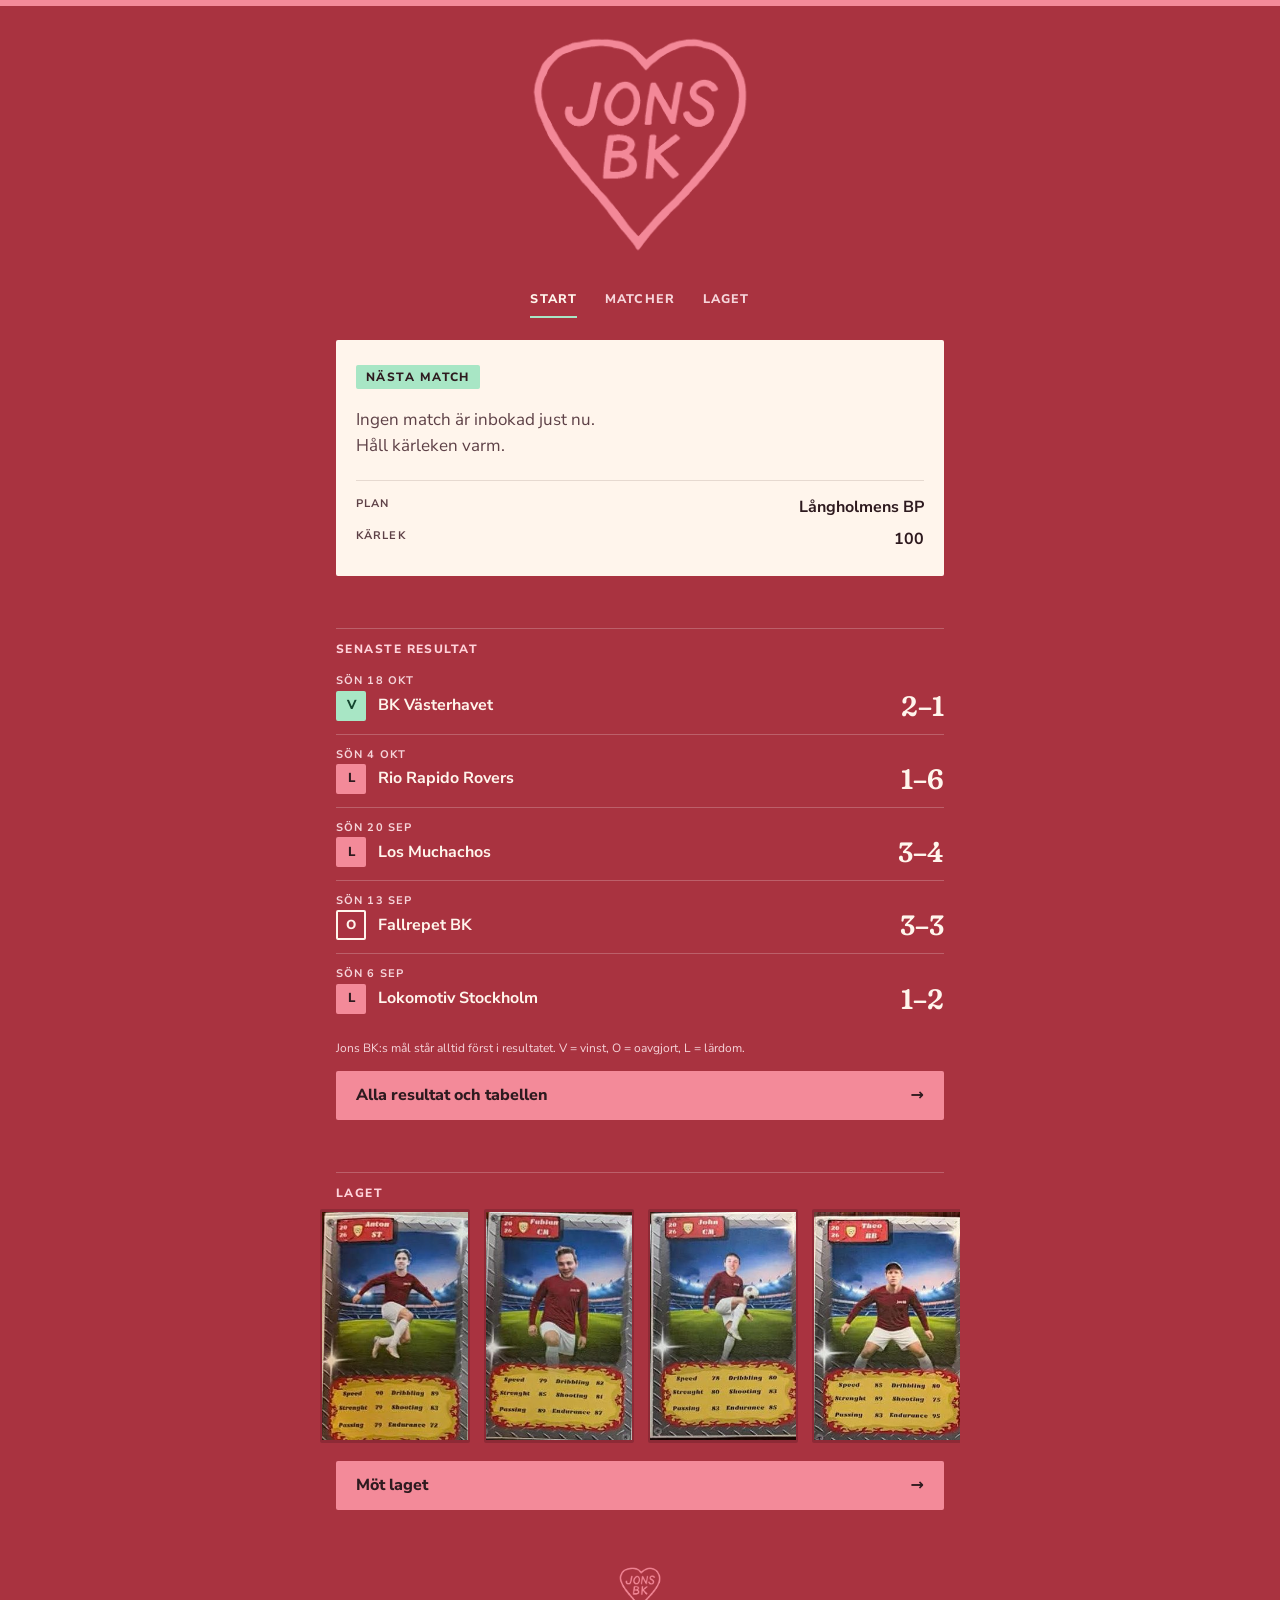
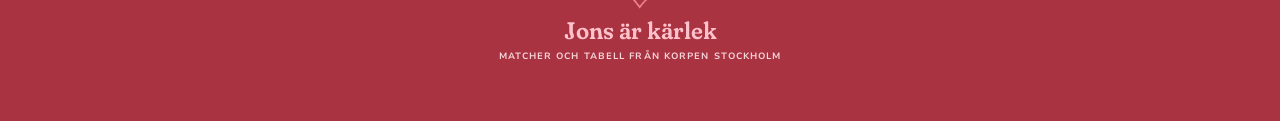
==== commit 6d013b74: "Logo: preload, reserved space and fade-in, 12 KB palette PNG instead of 100 KB Co-Authored-By: Claud" ====
--- a/index.html
+++ b/index.html
@@ -1,2 +1,2 @@
 <!doctype html>
-<html lang="sv"><head><meta charset="utf-8"><meta name="viewport" content="width=device-width, initial-scale=1, viewport-fit=cover"><title>Jons BK – Start</title><meta name="description" content="Jons BK spelar sjumannafotboll i Korpen Stockholm. Matcher, tabell och spelarkort, med kärlek."><link rel="preconnect" href="https://fonts.googleapis.com"><link rel="preconnect" href="https://fonts.gstatic.com" crossorigin><link href="https://fonts.googleapis.com/css2?family=Fraunces:opsz,wght,SOFT@9..144,300..800,0..100&family=Nunito+Sans:wght@400;700;800&display=swap" rel="stylesheet"><meta name="theme-color" content="#A93340"><link rel="icon" type="image/png" href="assets/logo/favicon.png"><link rel="stylesheet" href="style.css"></head><body data-page="start"><div id="root"></div><noscript><p style="padding:16px">Sidan behöver JavaScript för att visa matcher och spelarkort. Slå på det så rullar bollen igen.</p></noscript><script src="site.js"></script></body></html>
+<html lang="sv"><head><meta charset="utf-8"><meta name="viewport" content="width=device-width, initial-scale=1, viewport-fit=cover"><title>Jons BK – Start</title><meta name="description" content="Jons BK spelar sjumannafotboll i Korpen Stockholm. Matcher, tabell och spelarkort, med kärlek."><link rel="preconnect" href="https://fonts.googleapis.com"><link rel="preconnect" href="https://fonts.gstatic.com" crossorigin><link href="https://fonts.googleapis.com/css2?family=Fraunces:opsz,wght,SOFT@9..144,300..800,0..100&family=Nunito+Sans:wght@400;700;800&display=swap" rel="stylesheet"><meta name="theme-color" content="#A93340"><link rel="preload" as="image" href="assets/logo/jons-bk-rosa.png" fetchpriority="high"><link rel="icon" type="image/png" href="assets/logo/favicon.png"><link rel="stylesheet" href="style.css"></head><body data-page="start"><div id="root"><div class="wrap"><header class="mast"><span class="logo" aria-hidden="true"></span></header></div></div><noscript><p style="padding:16px">Sidan behöver JavaScript för att visa matcher och spelarkort. Slå på det så rullar bollen igen.</p></noscript><script src="site.js"></script></body></html>
--- a/style.css
+++ b/style.css
@@ -8,7 +8,9 @@
   color-scheme:dark;
 }
 *,*::before,*::after{box-sizing:border-box}
-html{-webkit-text-size-adjust:100%;background:var(--bg)}
+html{-webkit-text-size-adjust:100%;background:var(--bg);scroll-behavior:smooth}
+@view-transition{navigation:auto}
+main{animation:rise .35s cubic-bezier(.2,.8,.2,1) backwards}
 html,body{margin:0}
 body{background:var(--bg);color:var(--text);font:400 16px/1.55 var(--body);border-top:6px solid var(--pink);min-height:100vh}
 img{max-width:100%;display:block}
@@ -19,58 +21,72 @@
 .wrap{max-width:640px;margin:0 auto;padding:22px 16px 56px}
 
 /* huvud */
-.mast{display:flex;flex-direction:column;align-items:center;gap:8px;text-align:center;margin-bottom:14px}
-.mast .logo img{width:min(230px,60vw);height:auto}
-.mast p{margin:0;font-size:13px;color:var(--soft)}
+.mast{display:flex;flex-direction:column;align-items:center;margin-bottom:18px}
+.mast .logo{display:block;width:min(230px,60vw);aspect-ratio:640/636;margin:2px 0 4px}
+.mast .logo img{display:block;width:100%;height:100%;opacity:0}
+.mast .logo img.instant{opacity:1}
+.mast .logo img.ready{opacity:1;transition:opacity .4s ease-out}
 .sr{position:absolute;width:1px;height:1px;overflow:hidden;clip:rect(0 0 0 0);white-space:nowrap}
 
-/* meny: knappar. Aktuell sida är fylld och har en prick. */
-.nav{display:flex;flex-wrap:wrap;justify-content:center;gap:8px;list-style:none;margin:0 0 6px;padding:0}
-.nav a{display:block;padding:9px 20px;border:1.5px solid rgba(255,245,236,.6);border-radius:99px;font-weight:800;font-size:15px;color:var(--text);text-decoration:none;transition:background .15s,border-color .15s,transform .15s}
-.nav a:active{transform:scale(.96)}
-.nav a[aria-current="page"]{background:var(--cream);border-color:var(--cream);color:var(--bg);cursor:default}
-.nav a[aria-current="page"]::before{content:"";display:inline-block;width:8px;height:8px;margin-right:8px;border-radius:50%;background:var(--bg);vertical-align:1px}
-.pagetitle{margin:26px 0 0;text-align:center;font:400 36px/1.1 var(--display);color:var(--pink-lt)}
+/* meny: enkla textlänkar. Aktuell sida är ljus och understruken. */
+.nav{display:flex;flex-wrap:wrap;justify-content:center;gap:4px 28px;list-style:none;margin:0 0 22px;padding:0}
+.nav a{display:block;padding:8px 0;font-weight:800;font-size:12.5px;letter-spacing:.09em;text-transform:uppercase;color:var(--soft);text-decoration:none;border-bottom:2px solid transparent;transition:color .15s,border-color .15s}
+.nav a:active{opacity:.7}
+.nav a[aria-current="page"]{color:var(--text);border-color:var(--mint)}
 
 /* sektioner */
-.sec{margin:36px 0 0}
-.sec > h2{margin:0 0 12px;font:800 12px/1 var(--body);letter-spacing:.12em;text-transform:uppercase;color:var(--accent)}
-.panel{background:var(--panel);border:1px solid var(--line);border-radius:14px;padding:6px 16px}
+
+.sec{margin:52px 0 0;padding-top:14px;border-top:1px solid var(--line)}
+.sec > h2{margin:0 0 6px;font:800 12px/1 var(--body);letter-spacing:.12em;text-transform:uppercase;color:var(--accent)}
+.panel{background:none;border:0;padding:0}
 .panel.plain{background:none;border:0;padding:0}
-.panel > p:first-child{margin-top:12px}
-.panel > p:last-child{margin-bottom:12px}
-.note{background:var(--pink);color:var(--ink);border-radius:12px;padding:10px 14px;font-size:14px;font-weight:700;margin:20px 0 0}
+.note{background:var(--pink);color:var(--ink);border-radius:2px;padding:10px 14px;font-size:14px;font-weight:700;margin:20px 0 0}
 .prose p{margin:0 0 12px;max-width:62ch}
-.fine{font-size:13px;color:var(--soft);margin:12px 0}
+.fine{font-size:12px;color:var(--soft);margin:12px 0}
 .fine a{color:var(--accent);font-weight:700;text-decoration:underline}
 .more{margin:14px 0 6px}
-.more a{display:flex;justify-content:space-between;align-items:center;padding:12px 20px;border-radius:99px;background:var(--pink);color:var(--ink);font-weight:800;text-decoration:none;transition:background .15s,transform .15s}
+.more a{display:flex;justify-content:space-between;align-items:center;padding:12px 20px;border-radius:2px;background:var(--pink);color:var(--ink);font-weight:800;text-decoration:none;transition:background .15s,transform .15s}
 .more a span{transition:transform .15s}
 .more a:active{transform:scale(.98)}
 
 /* nästa match */
-.card{margin-top:8px;background:var(--panel);border:1px solid var(--line);border-radius:16px;padding:20px 18px}
-.nameplate{margin:0 0 14px;font:800 12px/1 var(--body);letter-spacing:.12em;text-transform:uppercase;color:var(--accent)}
-.sticker{display:inline-block;margin-bottom:12px;background:var(--pink);color:var(--ink);font:800 13px/1 var(--body);padding:7px 12px;border-radius:99px}
+.card{margin-top:20px;background:var(--cream);color:var(--ink);border-radius:2px;padding:24px 20px}
+.nameplate{margin:0 0 14px;font:800 12px/1 var(--body);letter-spacing:.12em;text-transform:uppercase;color:var(--bg)}
+.sticker{display:inline-block;margin-bottom:12px;background:var(--mint);color:var(--ink);font:800 13px/1 var(--body);padding:7px 12px;border-radius:2px}
 .versus .us{display:block;font:400 42px/1 var(--display);color:var(--pink-lt)}
 .versus .vs{display:block;margin:6px 0;font-size:14px;color:var(--soft)}
 .versus .them{display:block;font:400 36px/1.1 var(--display);overflow-wrap:anywhere}
 .flame{margin-top:18px;padding-top:14px;border-top:1px solid var(--line)}
 .stats{display:grid;grid-template-columns:auto 1fr;gap:8px 16px;margin:0}
-.stats dt{color:var(--soft)}
+.stats dt{color:var(--soft);font:700 11px/1.6 var(--body);letter-spacing:.1em;text-transform:uppercase}
 .stats dd{margin:0;text-align:right;font-weight:700;overflow-wrap:anywhere}
 .empty{margin:0;padding:4px 0 2px;font-size:17px;color:var(--soft)}
+
+/* nästa match: krämvit så att den sticker ut */
+.card .versus .us{color:var(--bg)}
+.card .versus .them{color:var(--ink)}
+.card .versus .vs,.card .stats dt,.card .empty{color:#5E4147}
+.card .nameplate{display:inline-block;background:var(--mint);color:var(--ink);padding:6px 10px;border-radius:2px}
+.card .stats dd{color:var(--ink)}
+.card .flame{border-top-color:#E6D9D0}
+
+/* kortremsa på startsidan */
+.strip{display:flex;gap:14px;overflow-x:auto;scroll-snap-type:x proximity;margin:0 -16px;padding:4px 16px 12px;-webkit-overflow-scrolling:touch}
+.strip a{flex:none;width:150px;scroll-snap-align:start;border-radius:2px}
+.strip img{width:100%;height:auto;aspect-ratio:250/390;object-fit:contain;border-radius:2px;background:var(--bg-deep);border:2px solid transparent;transition:transform .15s,border-color .15s}
+.strip a:active img{transform:scale(.98)}
+.strip-more{margin:6px 0 0}
 
 /* matcher */
 .rows{list-style:none;margin:0;padding:0}
 .rows li{display:grid;grid-template-columns:auto 1fr auto;align-items:center;gap:2px 12px;padding:13px 0;border-bottom:1px solid var(--line)}
 .rows li:last-child{border-bottom:0}
-.rows .when{grid-column:1/-1;font-size:13px;color:var(--soft)}
+.rows .when{grid-column:1/-1;font:700 11px/1.3 var(--body);letter-spacing:.1em;text-transform:uppercase;color:var(--soft)}
 .rows .opp{font-weight:700;overflow-wrap:anywhere;min-width:0}
-.rows .score{font:800 20px/1 var(--body);font-variant-numeric:tabular-nums;white-space:nowrap}
+.rows .score{font:600 28px/1 var(--display);font-variant-numeric:tabular-nums;white-space:nowrap}
 /* resultatmarkörer skiljs på fyllning, inte på röd/grön: vinst = krämvit, lärdom = rosa, oavgjort = kontur */
-.res{width:30px;height:30px;display:grid;place-items:center;border-radius:50%;font:800 13px/1 var(--body);border:2px solid var(--cream);color:var(--cream)}
-.res.W{background:var(--cream);color:var(--leaf)}
+.res{width:30px;height:30px;display:grid;place-items:center;border-radius:2px;font:800 13px/1 var(--body);border:2px solid var(--cream);color:var(--cream)}
+.res.W{background:var(--mint);border-color:var(--mint);color:#14452F}
 .res.D{background:transparent;color:var(--cream)}
 .res.L{background:var(--pink);border-color:var(--pink);color:var(--ink)}
 .res.up{border-color:var(--line);color:var(--accent);font-size:15px}
@@ -85,76 +101,98 @@
 .lg tbody tr.us td{background:var(--pink);color:var(--ink);font-weight:800;border-color:var(--pink)}
 .lg td.pts{font-weight:800}
 
-/* länkar: krämvita kort = klickbara */
-.tiles{list-style:none;margin:0;padding:0;display:grid;gap:12px}
-.tiles a{display:flex;justify-content:space-between;align-items:center;gap:10px;padding:16px 18px;border-radius:14px;background:var(--cream);color:var(--ink);text-decoration:none;box-shadow:0 2px 0 rgba(0,0,0,.2);transition:transform .15s,box-shadow .15s}
-.tiles b{display:block;font-size:17px}
-.tiles span{display:block;font-size:14px;color:#5E4147}
-.tiles i{font-style:normal;font-size:22px;color:var(--bg);transition:transform .15s}
-.tiles a:active{transform:translateY(1px);box-shadow:none}
-
-/* laget */
-.grid{display:grid;grid-template-columns:repeat(auto-fill,minmax(140px,1fr));gap:22px 14px;margin:0;padding:14px 0 8px;list-style:none}
-.tile{width:100%;padding:0;border:0;background:none;cursor:pointer;text-align:center;color:var(--text)}
-.tile img{width:100%;height:auto;aspect-ratio:250/390;object-fit:contain;border-radius:8px;background:var(--bg-deep);border:2px solid transparent;transition:transform .15s,border-color .15s,box-shadow .15s}
-.tile b{display:block;margin-top:10px;font-size:15px}
-.tile small{display:block;font-size:13px;color:var(--soft)}
-.tile .open{display:inline-block;margin-top:8px;padding:5px 14px;border-radius:99px;background:var(--pink);color:var(--ink);font-size:12px;font-weight:800;transition:background .15s}
-.tile:active img{transform:scale(.98)}
-.tile:focus-visible img{border-color:var(--cream)}
-
-dialog.spelare{width:min(460px,94vw);max-height:92vh;padding:0;border:1px solid var(--line);border-radius:18px;background:var(--bg-deep);color:var(--text);box-shadow:0 12px 40px rgba(0,0,0,.45);overflow:auto}
-dialog.spelare::backdrop{background:rgba(30,10,14,.7)}
-.ph{position:sticky;top:0;z-index:2;display:flex;justify-content:space-between;align-items:center;gap:10px;background:var(--bg-deep);border-bottom:1px solid var(--line);padding:12px 16px}
-.ph h3{margin:0;font:400 30px/1.05 var(--display);color:var(--pink-lt)}
-.ph small{display:block;font-size:13px;color:var(--soft)}
-.pb{padding:16px}
-.pimg{display:grid;place-items:center;height:min(50vh,400px);padding:12px;background:rgba(0,0,0,.22);border-radius:14px}
-.pimg img{max-height:calc(min(50vh,400px) - 24px);max-width:100%;width:auto;height:auto;border-radius:6px}
-.chips{display:flex;flex-wrap:wrap;gap:8px;margin:14px 0 0}
-.chip{cursor:pointer;padding:8px 16px;min-height:40px;border:1.5px solid rgba(255,245,236,.6);border-radius:99px;background:transparent;font-weight:700;font-size:14px;color:var(--text);transition:background .15s}
+/* laget: ett stort kort i taget */
+/* spelarraden: ansikten i bokstavsordning, sticky, med kantskuggor som visar att fler finns */
+.bubwrap{position:sticky;top:0;z-index:30;margin:6px -16px 0;padding:10px 16px 8px;background:var(--bg);border-bottom:1px solid var(--line)}
+.bubfade{position:relative}
+.bubfade::before,.bubfade::after{content:"";position:absolute;top:0;bottom:0;width:64px;z-index:2;pointer-events:none;opacity:0;transition:opacity .25s}
+.bubfade::before{left:-2px;background:linear-gradient(to right,rgba(169,51,64,.94),rgba(169,51,64,0))}
+.bubfade::after{right:-2px;background:linear-gradient(to left,rgba(169,51,64,.94),rgba(169,51,64,0))}
+.bubfade.more-l::before,.bubfade.more-r::after{opacity:1}
+.bubbles{display:flex;gap:12px;overflow-x:auto;padding:4px 20px 6px;scroll-snap-type:x proximity;scrollbar-width:none}
+.bubbles::-webkit-scrollbar{display:none}
+.bub{flex:none;display:grid;justify-items:center;gap:5px;width:var(--bw,62px);background:none;border:0;padding:0;color:var(--text);cursor:pointer;scroll-snap-align:center}
+.bub .av{width:calc(var(--bw,62px) - 8px);height:calc(var(--bw,62px) - 8px);border-radius:50%;object-fit:cover;background:var(--bg-deep);border:2px solid transparent;transition:transform .15s,border-color .15s,box-shadow .15s}
+.bub span{font:800 10.5px/1.1 var(--body);text-align:center;color:var(--soft);transition:color .15s}
+.bub[aria-current="true"] .av{border-color:var(--mint);box-shadow:0 0 0 2px var(--mint)}
+.bub[aria-current="true"] span{color:var(--mint)}
+.bubnav{position:absolute;top:18px;z-index:3;width:30px;height:30px;display:grid;place-items:center;padding:0 0 3px;border:1.5px solid rgba(255,245,236,.7);border-radius:50%;background:var(--bg);color:var(--text);font:600 22px/1 var(--body);cursor:pointer;opacity:0;pointer-events:none;transition:opacity .2s,background .15s}
+.bubnav.l{left:2px}.bubnav.r{right:2px}
+.bubfade.more-l .bubnav.l,.bubfade.more-r .bubnav.r{opacity:1;pointer-events:auto}
+@media (hover:none){.bubnav{display:none}}
+@media (hover:hover){.bubfade::before,.bubfade::after{width:84px}.bubbles{padding:4px 38px 6px}.bubnav{width:28px;height:28px}.bubnav.l{left:0}.bubnav.r{right:0}}
+.stage{position:relative;display:grid;place-items:center;min-height:min(370px,46vh);margin-top:30px;touch-action:pan-y}
+.stage img{max-width:min(300px,62vw);max-height:min(370px,46vh);width:auto;height:auto;border-radius:2px;box-shadow:0 14px 34px rgba(0,0,0,.35);
+  transition:opacity .17s ease,transform .32s cubic-bezier(.2,.8,.2,1)}
+.stage img.out{opacity:0;transform:translateX(var(--dx,0)) scale(.97)}
+.stage img.jump{transition:none}
+.pager{display:flex;align-items:center;justify-content:center;gap:14px;margin-top:18px}
+.pg{width:56px;height:44px;display:grid;place-items:center;cursor:pointer;border:1.5px solid rgba(255,245,236,.6);border-radius:2px;background:transparent;color:var(--text);font:800 20px/1 var(--body);transition:background .15s,transform .15s}
+.pg:active{transform:scale(.94)}
+.count{margin:0;min-width:74px;text-align:center;font:700 12px/1 var(--body);letter-spacing:.14em;color:var(--soft);font-variant-numeric:tabular-nums}
+.who{margin-top:18px;text-align:center}
+.who h2{margin:0;font:600 clamp(40px,12vw,64px)/1 var(--display);font-variation-settings:"SOFT" 100,"opsz" 72;color:var(--cream)}
+.who p{margin:8px 0 0;font:700 11px/1.4 var(--body);letter-spacing:.1em;text-transform:uppercase;color:var(--soft)}
+.detail{max-width:460px;margin:12px auto 0}
+.chips{display:flex;flex-wrap:wrap;justify-content:center;gap:8px;margin:18px 0 0}
+.chip{cursor:pointer;padding:8px 16px;min-height:40px;border:1.5px solid rgba(255,245,236,.6);border-radius:2px;background:transparent;font-weight:700;font-size:14px;color:var(--text);transition:background .15s,color .15s,border-color .15s,transform .15s}
 .chip:active{transform:scale(.97)}
 .chip[aria-pressed="true"]{background:var(--cream);border-color:var(--cream);color:var(--bg)}
-.pb h4{margin:22px 0 10px;font:800 12px/1 var(--body);letter-spacing:.12em;text-transform:uppercase;color:var(--accent)}
-.bars{list-style:none;margin:0;padding:0;display:grid;gap:10px}
-.bars li{display:grid;grid-template-columns:132px 1fr 32px;align-items:center;gap:10px;font-size:14px}
-.bars .bar{height:6px;background:rgba(255,255,255,.18);border-radius:99px;overflow:hidden}
-.bars .bar i{display:block;height:100%;border-radius:99px;background:var(--pink);transition:width .7s cubic-bezier(.2,.8,.2,1)}
-.bars em{font:800 12px/1 var(--body);font-style:normal;color:var(--mint);margin-left:6px}
-.bars b{font-weight:800;text-align:right;font-variant-numeric:tabular-nums}
-.kraft{background:var(--pink);color:var(--ink);border-radius:12px;padding:12px 14px}
+.detail h4{margin:30px 0 10px;font:800 11px/1 var(--body);letter-spacing:.12em;text-transform:uppercase;color:var(--accent)}
+.legend{display:flex;align-items:center;gap:6px;margin:0 0 14px;min-height:14px;font:700 11px/1 var(--body);letter-spacing:.1em;color:var(--soft)}
+.legend .key{display:inline-block;width:18px;height:6px;border-radius:1px;margin-left:10px}
+.legend .key:first-child{margin-left:0}
+.key.kold{background:rgba(255,245,236,.5)}.key.knew{background:var(--pink)}
+.bars{list-style:none;margin:0;padding:0;display:grid;gap:14px}
+.bars li{display:grid;grid-template-columns:96px 1fr 30px;align-items:center;gap:10px;font-size:14px}
+.bars.compare li{grid-template-columns:92px 1fr 72px 40px}
+.bars:not(.compare) em{display:none}
+.bars .tracks{display:grid;gap:3px}
+.bars .bar{height:7px;background:rgba(255,255,255,.14);border-radius:1px;overflow:hidden;opacity:.55;transition:opacity .25s}
+.bars .bar.on,.bars:not(.compare) .bar{opacity:1}
+.bars .bar i{display:block;height:100%;border-radius:1px;background:var(--pink);transition:width .65s cubic-bezier(.2,.8,.2,1)}
+.bars .bar.old i{background:rgba(255,245,236,.6)}
+.bars .nums{display:flex;align-items:baseline;justify-content:flex-end;gap:5px;min-width:30px;font-variant-numeric:tabular-nums}
+.bars .nums small{font-size:13px;color:var(--soft)}
+.bars .nums .arr{font-size:11px;color:var(--soft)}
+.bars .nums b{font-weight:800;font-size:16px;min-width:22px;text-align:right}
+.bars em{font:800 12px/1 var(--body);font-style:normal;color:var(--mint);white-space:nowrap}
+.swap{animation:rise .32s cubic-bezier(.2,.8,.2,1) both}
+@keyframes rise{from{opacity:0;transform:translateY(8px)}to{opacity:1;transform:none}}
+.proname{margin:0;font:600 30px/1.05 var(--display);font-variation-settings:"SOFT" 100,"opsz" 72;color:var(--cream)}
+.kraft{background:var(--pink);color:var(--ink);border-radius:2px;padding:12px 14px}
 .kraft b{display:block;font-size:16px}
 .awards{margin:0;padding:0;list-style:none;display:grid;gap:8px}
-.awards li{border:1px solid var(--line);border-radius:10px;padding:9px 12px;font-size:14px;color:var(--soft)}
+.awards li{border:1px solid var(--line);border-radius:2px;padding:9px 12px;font-size:14px;color:var(--soft)}
 .awards li::before{content:"\2665  ";color:var(--pink)}
 .lovemeter{margin-top:22px;text-align:center;font-weight:800;font-size:14px;color:var(--accent)}
-.lovemeter .bar{height:6px;margin-top:8px;border-radius:99px;background:var(--pink)}
+.lovemeter .bar{height:6px;margin-top:8px;border-radius:1px;background:var(--pink)}
 
 /* fot + knappar */
-.foot{margin-top:56px;text-align:center;color:var(--soft);font-size:13px}
+.foot{margin-top:56px;text-align:center;color:var(--soft);font:700 11px/1.5 var(--body);letter-spacing:.1em;text-transform:uppercase}
 .foot img{width:44px;margin:0 auto 8px}
-.foot .love{margin:0 0 4px;font:400 24px/1.1 var(--display);color:var(--pink-lt)}
-.btn{cursor:pointer;padding:8px 18px;min-height:40px;border:1.5px solid rgba(255,245,236,.6);border-radius:99px;background:transparent;font-weight:800;font-size:14px;color:var(--text);transition:background .15s}
+.foot .love{text-transform:none;letter-spacing:0;margin:0 0 4px;font:400 24px/1.1 var(--display);color:var(--pink-lt)}
+.btn{cursor:pointer;padding:8px 18px;min-height:40px;border:1.5px solid rgba(255,245,236,.6);border-radius:2px;background:transparent;font-weight:800;font-size:14px;color:var(--text);transition:background .15s}
 .btn:active{transform:scale(.97)}
 
 /* Fraunces: mjuk (SOFT 100) för rubriker och namn */
-.pagetitle,.versus .us,.versus .them,.ph h3,.foot .love{font-weight:600;font-variation-settings:"SOFT" 100,"opsz" 72}
-.pagetitle{font-size:34px;margin:26px 0 16px}
-.versus .us{font-size:40px}
-.versus .them{font-size:34px}
+.pagetitle,.rows .score,.versus .us,.versus .them,.foot .love{font-weight:600;font-variation-settings:"SOFT" 100,"opsz" 72}
+.pagetitle{font-family:var(--display);margin:34px 0 20px;text-align:center;font-size:clamp(60px,19vw,118px);line-height:.92;letter-spacing:-.02em;color:var(--cream)}
+.versus .us{font-size:44px}
+.versus .them{font-size:38px}
 
 /* hover (bara med mus) */
 @media (hover:hover){
   .mast .logo:hover{opacity:.82}
-  .nav a:not([aria-current="page"]):hover{background:rgba(255,255,255,.18);border-color:var(--cream)}
+  .nav a:not([aria-current="page"]):hover{color:var(--text);border-color:rgba(255,245,236,.5)}
   .more a:hover{background:var(--pink-lt)}
   .more a:hover span{transform:translateX(4px)}
-  .tiles a:hover{transform:translateY(-2px);box-shadow:0 8px 16px rgba(0,0,0,.28)}
-  .tiles a:hover i{transform:translateX(5px)}
-  .tile:hover img{transform:translateY(-4px);border-color:var(--pink);box-shadow:0 10px 20px rgba(0,0,0,.35)}
-  .tile:hover b{text-decoration:underline}
-  .tile:hover .open{background:var(--cream)}
+  .strip a:hover img{transform:translateY(-4px);border-color:var(--pink)}
+  .pg:hover{background:rgba(255,255,255,.18)}
+  .bub:hover .av{transform:scale(1.08)}
+  .bub:not([aria-current="true"]):hover span{color:var(--text)}
+  .bubnav:hover{background:#7d2430}
   .chip:not([aria-pressed="true"]):hover,.btn:hover{background:rgba(255,255,255,.18)}
   .fine a:hover,.more a:hover{text-decoration-thickness:2px}
 }
-@media (prefers-reduced-motion:reduce){*{transition:none!important}}
+@media (prefers-reduced-motion:reduce){*{transition:none!important;animation:none!important}html{scroll-behavior:auto}@view-transition{navigation:none}}
